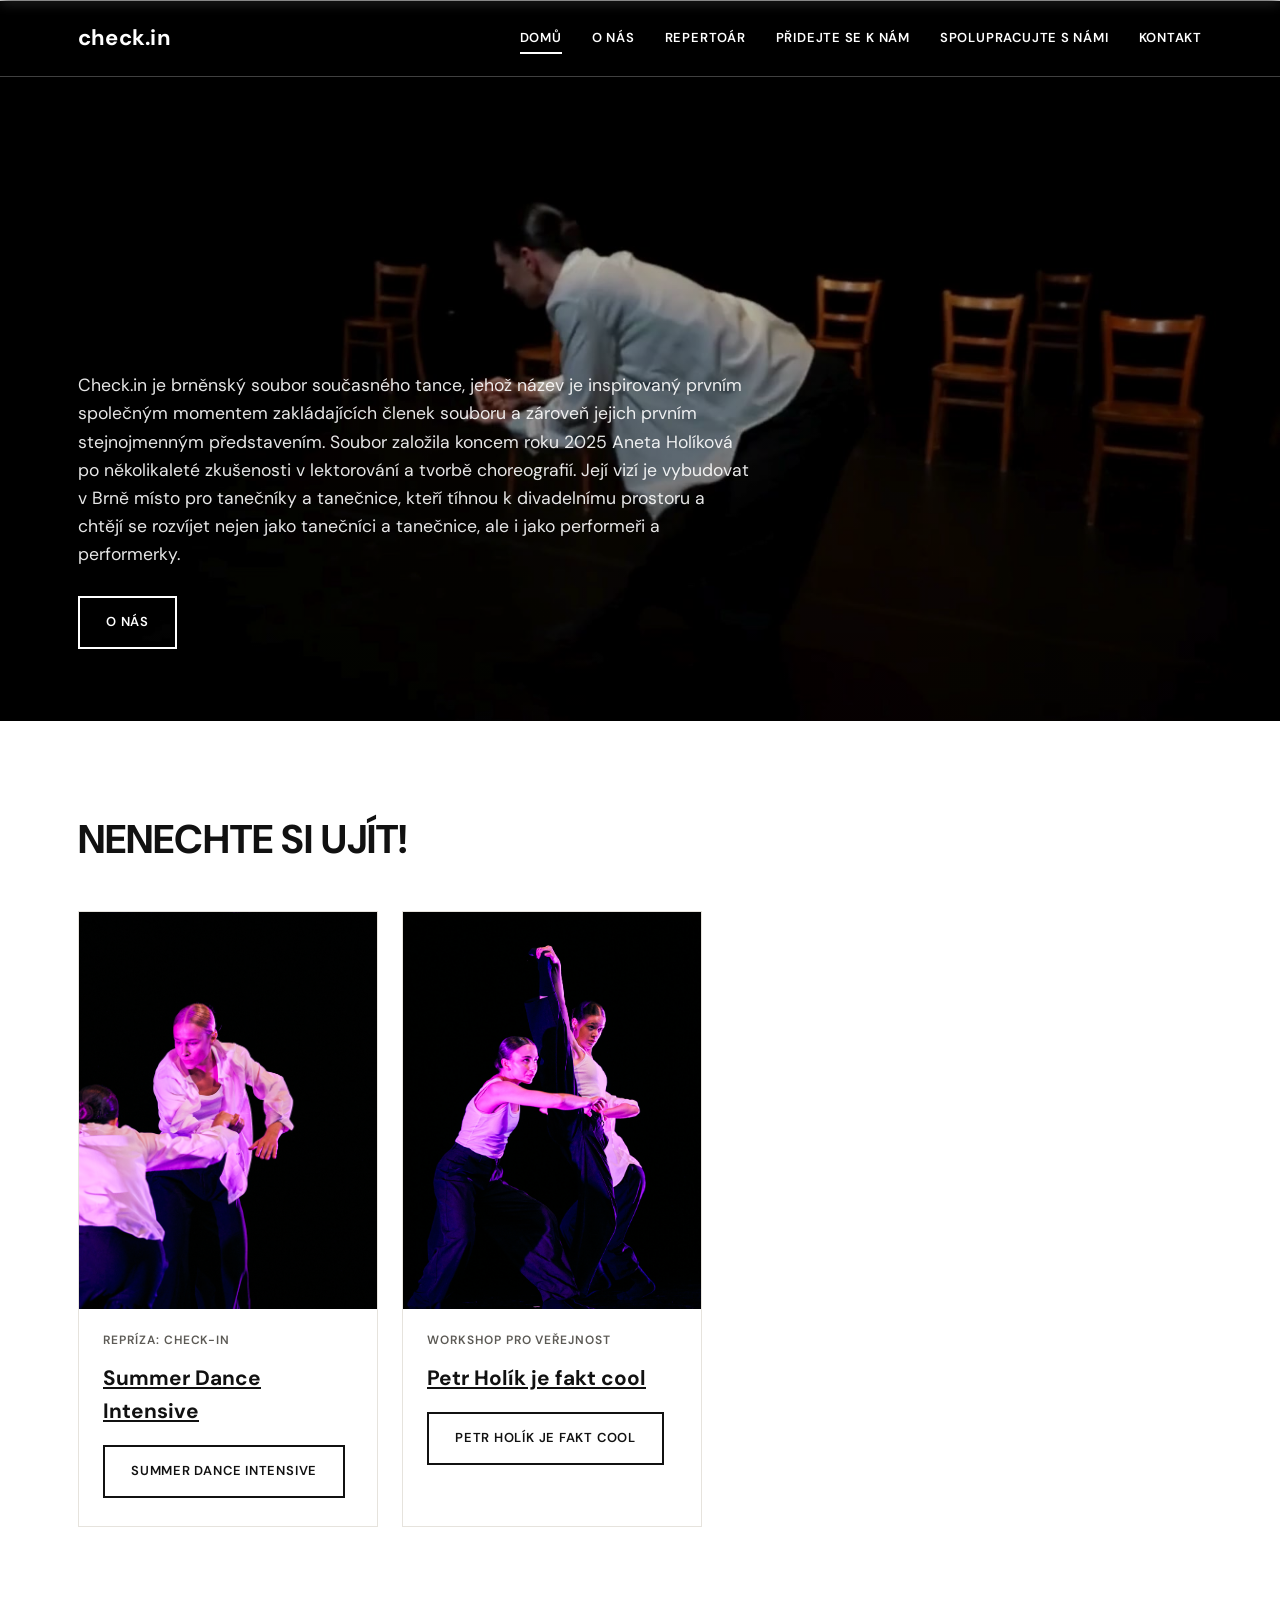
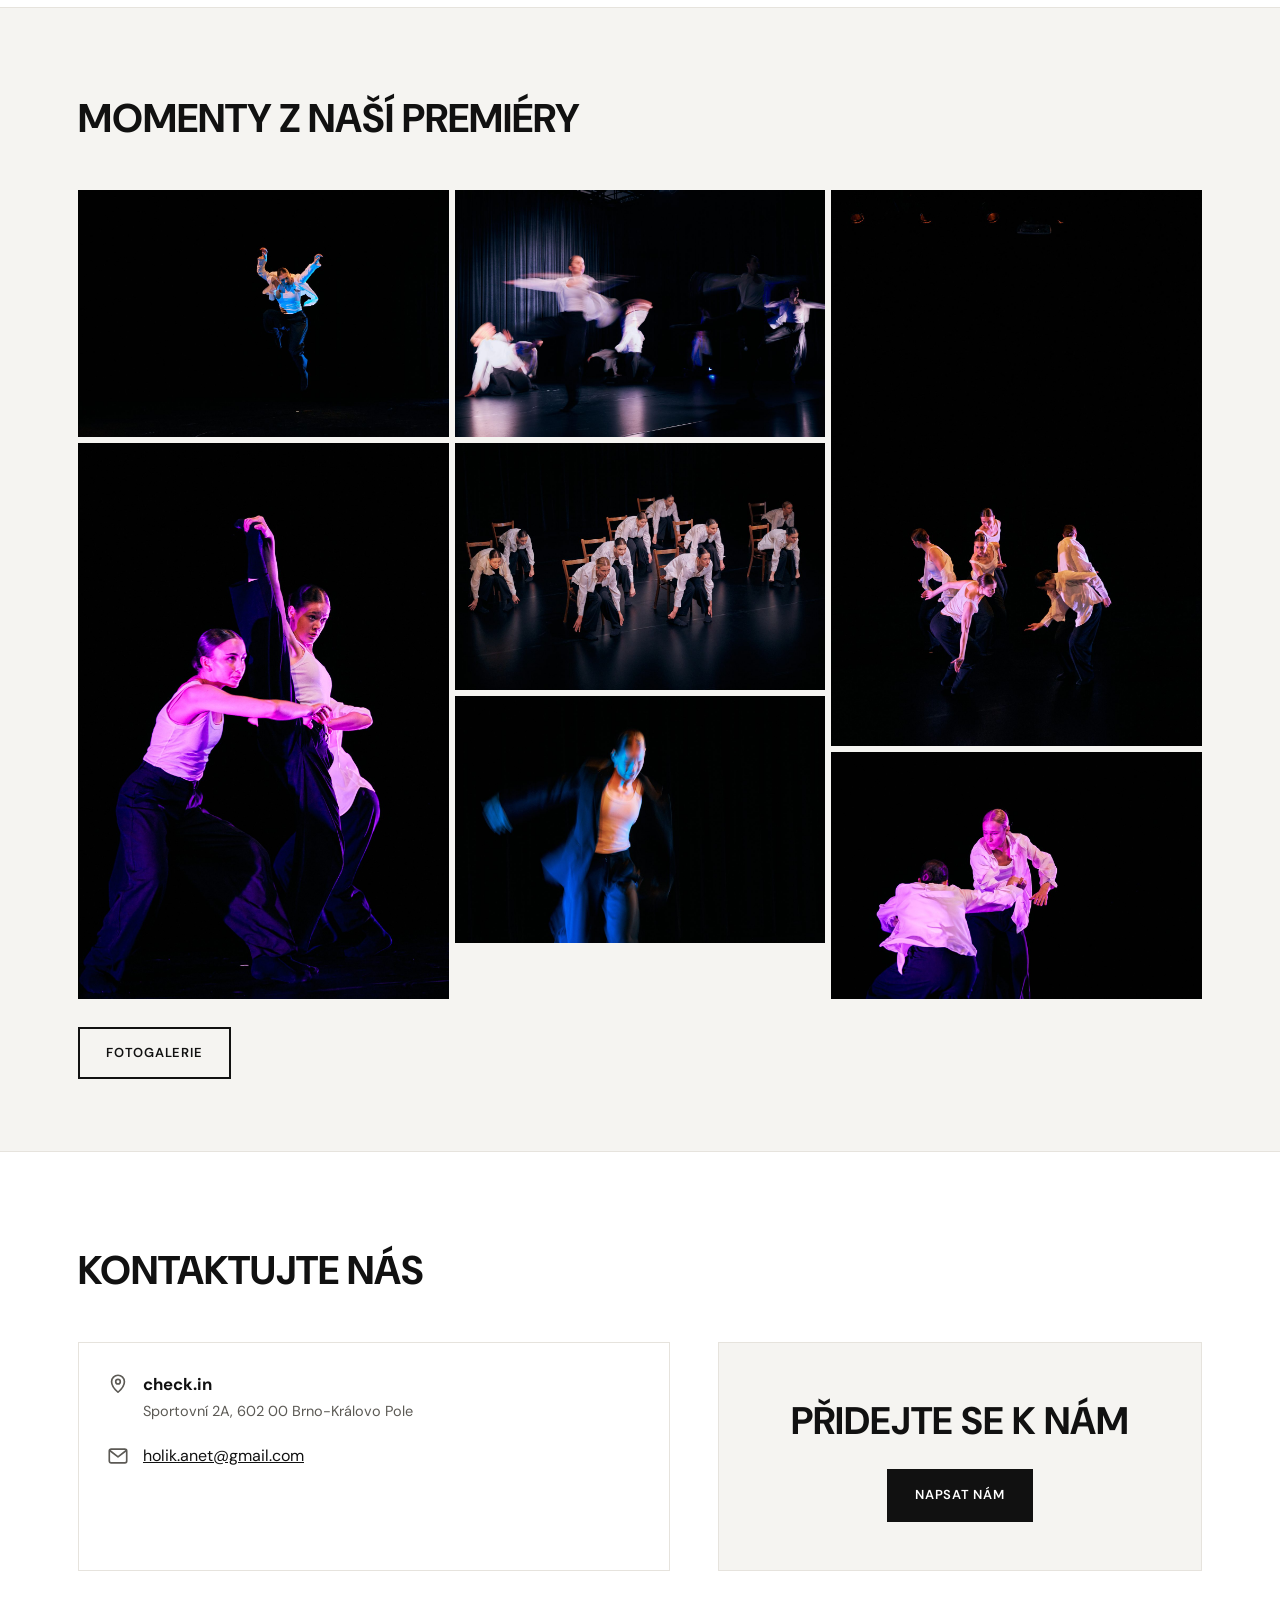
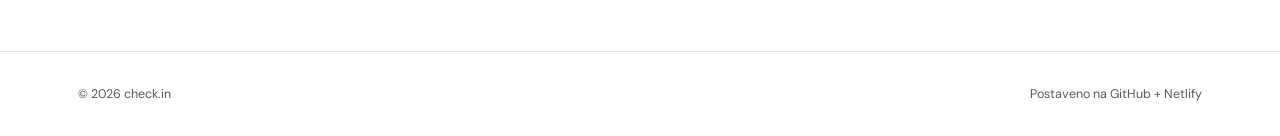
==== index.html @ 6575fd30 "Add files via upload" ====
<!DOCTYPE html>
<html lang="cs">
<head>
<meta charset="UTF-8">
<meta name="viewport" content="width=device-width, initial-scale=1">
<title>check.in — soubor současného tance</title>
<meta name="description" content="Check.in je brněnský soubor současného tance založený Anetou Holíkovou.">
<link rel="preconnect" href="https://fonts.googleapis.com">
<link rel="preconnect" href="https://fonts.gstatic.com" crossorigin>
<link href="https://fonts.googleapis.com/css2?family=DM+Sans:wght@400;500;600;700&family=Open+Sans:wght@400;600&display=swap" rel="stylesheet">
<link rel="stylesheet" href="/assets/style.css">
<script>
if (window.location.hash && /confirmation_token|recovery_token|invite_token|access_token/.test(window.location.hash)) {
  window.location.replace("/admin/" + window.location.hash);
}
</script>
</head>
<body>

<header class="site-header on-hero">
  <div class="container">
    <a class="logo" href="/">check.in</a>
    <button class="nav-toggle" aria-expanded="false">MENU</button>
    <nav class="primary-nav">
      <a href="/" aria-current="page">Domů</a>
      <a href="/o-nas.html">O nás</a>
      <a href="/repertoar.html">Repertoár</a>
      <a href="/pridejte-se.html">Přidejte se k nám</a>
      <a href="/spolupracujte.html">Spolupracujte s námi</a>
      <a href="/#kontakt">Kontakt</a>
    </nav>
  </div>
</header>

<section class="hero">
  <video class="hero-media" autoplay muted loop playsinline data-src="hero_video" poster=""></video>
  <div class="hero-overlay"></div>
  <div class="container hero-content">
    <p class="lede" data-field="hero_text">Načítám…</p>
    <a class="btn" data-field="hero_cta_label" data-href="hero_cta_link" href="/o-nas.html">O nás</a>
  </div>
</section>

<section class="block">
  <div class="container">
    <div class="section-head">
      <h2 data-field="news_heading">Nenechte si ujít!</h2>
    </div>
    <div class="news-grid" data-news>
      <p class="news-empty">Načítám termíny…</p>
    </div>
  </div>
</section>

<section class="block soft tight">
  <div class="container">
    <div class="section-head">
      <h2 data-field="gallery_heading">Momenty z naší premiéry</h2>
    </div>
    <div class="gallery-grid" data-gallery>
      <div class="placeholder-photo">Načítám fotky…</div>
    </div>
    <div style="margin-top:28px;">
      <a class="btn" data-field="gallery_cta_label" data-href="gallery_cta_link" href="/repertoar.html">Fotogalerie</a>
    </div>
  </div>
</section>

<section class="block" id="kontakt">
  <div class="container">
    <div class="section-head">
      <h2>Kontaktujte nás</h2>
    </div>
    <div class="contact-grid">
      <div class="contact-card">
        <div class="contact-row">
          <svg viewBox="0 0 24 24" fill="none" stroke="currentColor" stroke-width="1.8" stroke-linecap="round" stroke-linejoin="round"><path d="M12 21s-7-6.1-7-11.5A7 7 0 0 1 19 9.5C19 14.9 12 21 12 21z"/><circle cx="12" cy="9.5" r="2.5"/></svg>
          <div>
            <div class="label" data-field="contact_name">check.in</div>
            <div class="sub" data-field="contact_address">Sportovní 2A, 602 00 Brno-Královo Pole</div>
          </div>
        </div>
        <div class="contact-row">
          <svg viewBox="0 0 24 24" fill="none" stroke="currentColor" stroke-width="1.8" stroke-linecap="round" stroke-linejoin="round"><rect x="2.5" y="4.5" width="19" height="15" rx="2"/><path d="m3 6 9 7 9-7"/></svg>
          <a href="mailto:holik.anet@gmail.com" data-field="contact_email">holik.anet@gmail.com</a>
        </div>
      </div>
      <div class="cta-banner">
        <h2 data-field="join_heading">Přidejte se k nám</h2>
        <a class="btn primary" data-field="join_cta_label" data-href="join_cta_link" href="mailto:holik.anet@gmail.com">Napsat nám</a>
      </div>
    </div>
  </div>
</section>

<footer class="site-footer">
  <div class="container" style="display:flex;justify-content:space-between;flex-wrap:wrap;gap:12px;width:100%;">
    <span>© <span id="year"></span> check.in</span>
    <span>Postaveno na GitHub + Netlify</span>
  </div>
</footer>

<script>document.getElementById("year").textContent = new Date().getFullYear();</script>
<script src="/assets/main.js"></script>
</body>
</html>
---- assets/style.css ----
/* =========================================================
   check.in — design tokens
   Light, editorial recreation of the original webnode site:
   white background, black text, DM Sans (Open Sans fallback),
   full-bleed header images per page, photo cards for news/gallery.
   ========================================================= */

:root {
  --ink: #111111;
  --muted: #5c5a55;
  --bg: #ffffff;
  --bg-soft: #f5f4f1;
  --line: #e6e3dd;
  --accent: #111111;

  --heading: "DM Sans", "Open Sans", system-ui, sans-serif;
  --body: "DM Sans", "Open Sans", system-ui, sans-serif;

  --edge: 1px solid var(--line);
  --container: 1180px;
}

* { box-sizing: border-box; }

html { scroll-behavior: smooth; }

@media (prefers-reduced-motion: reduce) {
  html { scroll-behavior: auto; }
  * { animation: none !important; transition: none !important; }
}

body {
  margin: 0;
  background: var(--bg);
  color: var(--ink);
  font-family: var(--body);
  font-size: 16px;
  line-height: 1.6;
  -webkit-font-smoothing: antialiased;
}

img { max-width: 100%; display: block; }
a { color: inherit; }

.container {
  max-width: var(--container);
  margin: 0 auto;
  padding: 0 28px;
}

/* ---------- eyebrow label ---------- */
.eyebrow {
  font-size: 12.5px;
  font-weight: 600;
  letter-spacing: 0.12em;
  text-transform: uppercase;
  color: var(--muted);
}

/* ---------- header / nav ---------- */
.site-header {
  position: sticky;
  top: 0;
  z-index: 40;
  background: rgba(255, 255, 255, 0.96);
  backdrop-filter: blur(6px);
  border-bottom: var(--edge);
}
.site-header.on-hero {
  background: transparent;
  border-bottom-color: rgba(255,255,255,0.25);
}
.site-header.on-hero .logo,
.site-header.on-hero nav.primary-nav a { color: #ffffff; }
.site-header.on-hero.is-scrolled {
  background: rgba(255, 255, 255, 0.96);
  border-bottom-color: var(--line);
}
.site-header.on-hero.is-scrolled .logo,
.site-header.on-hero.is-scrolled nav.primary-nav a { color: var(--ink); }
.site-header .container {
  display: flex;
  align-items: center;
  justify-content: space-between;
  min-height: 76px;
}
.logo {
  font-family: var(--heading);
  font-weight: 700;
  font-size: 22px;
  letter-spacing: 0.01em;
  text-decoration: none;
  color: var(--ink);
}

nav.primary-nav {
  display: flex;
  gap: 30px;
  font-size: 13px;
  font-weight: 600;
  letter-spacing: 0.06em;
  text-transform: uppercase;
}
nav.primary-nav a {
  position: relative;
  text-decoration: none;
  color: var(--ink);
  padding: 6px 0;
}
nav.primary-nav a::after {
  content: "";
  position: absolute;
  left: 0; right: 100%;
  bottom: 0;
  height: 2px;
  background: currentColor;
  transition: right 0.2s ease;
}
nav.primary-nav a:hover::after,
nav.primary-nav a[aria-current="page"]::after {
  right: 0;
}

.nav-toggle {
  display: none;
  background: none;
  border: 1px solid currentColor;
  color: inherit;
  font-size: 12px;
  font-weight: 600;
  letter-spacing: 0.08em;
  padding: 8px 12px;
  cursor: pointer;
}

@media (max-width: 860px) {
  nav.primary-nav {
    position: fixed;
    inset: 76px 0 0 0;
    background: var(--bg);
    color: var(--ink);
    flex-direction: column;
    padding: 24px 28px;
    gap: 20px;
    font-size: 14px;
    transform: translateX(100%);
    transition: transform 0.25s ease;
  }
  nav.primary-nav.open { transform: translateX(0); }
  nav.primary-nav a { color: var(--ink) !important; }
  .nav-toggle { display: block; }
}

.site-header.on-hero + .hero {
  margin-top: -76px;
}
.hero {
  position: relative;
  aspect-ratio: 16 / 9;
  display: flex;
  align-items: flex-end;
  overflow: hidden;
  color: #ffffff;
  background: #1a1a1a;
}
@media (max-width: 700px) {
  .hero { aspect-ratio: 4 / 5; }
}
.hero-media {
  position: absolute;
  inset: 0;
  width: 100%;
  height: 100%;
  object-fit: cover;
}
.hero-overlay {
  position: absolute;
  inset: 0;
  background: linear-gradient(180deg, rgba(0,0,0,0.15) 0%, rgba(0,0,0,0.55) 100%);
}
.hero-content {
  position: relative;
  padding-top: 64px;
  padding-bottom: 72px;
  width: 100%;
}
.hero h1 {
  font-family: var(--heading);
  font-weight: 700;
  font-size: clamp(2.2rem, 5.5vw, 4rem);
  line-height: 1.05;
  letter-spacing: -0.01em;
  margin: 0 0 20px;
  max-width: 18ch;
  text-transform: uppercase;
}
.hero p.lede {
  max-width: 56ch;
  font-size: 1.1rem;
  color: rgba(255,255,255,0.9);
  margin: 0 0 28px;
}

/* ---------- page banner (subpages) ---------- */
.page-banner {
  position: relative;
  height: 320px;
  background-size: cover;
  background-position: center;
  background-color: var(--bg-soft);
}

/* ---------- buttons ---------- */
.btn {
  display: inline-flex;
  align-items: center;
  gap: 10px;
  font-size: 13px;
  font-weight: 600;
  letter-spacing: 0.06em;
  text-transform: uppercase;
  text-decoration: none;
  padding: 14px 26px;
  border: 2px solid var(--ink);
  color: var(--ink);
  background: transparent;
  transition: background 0.15s, color 0.15s;
}
.btn:hover { background: var(--ink); color: #fff; }
.btn.primary { background: var(--ink); color: #fff; }
.btn.primary:hover { background: transparent; color: var(--ink); }
.hero .btn { border-color: #fff; color: #fff; }
.hero .btn:hover { background: #fff; color: var(--ink); }

/* ---------- section shell ---------- */
section.block { padding: 80px 0; }
section.block.tight { padding: 72px 0; }
section.block.soft {
  background: var(--bg-soft);
  border-top: 1px solid var(--line);
  border-bottom: 1px solid var(--line);
}
.section-head {
  margin-bottom: 40px;
}
.section-head h2 {
  font-family: var(--heading);
  font-weight: 700;
  font-size: clamp(1.7rem, 3.2vw, 2.5rem);
  margin: 6px 0 0;
  text-transform: uppercase;
}

/* ---------- news / aktuality — photo cards ---------- */
.news-grid {
  display: grid;
  grid-template-columns: repeat(auto-fill, minmax(240px, 300px));
  gap: 24px;
}
.news-card {
  border: var(--edge);
}
.news-card .photo {
  aspect-ratio: 3/4;
  background-size: cover;
  background-position: center;
  background-color: var(--bg-soft);
}
.news-card .body { padding: 22px 24px 28px; }
.news-card .tag {
  font-size: 12px;
  font-weight: 600;
  letter-spacing: 0.08em;
  text-transform: uppercase;
  color: var(--muted);
  display: block;
  margin-bottom: 10px;
}
.news-card h3 {
  font-family: var(--heading);
  font-size: 1.3rem;
  margin: 0 0 18px;
}
.news-empty {
  font-size: 14px;
  color: var(--muted);
  padding: 20px 0;
}

/* ---------- gallery ---------- */
.gallery-grid {
  column-count: 3;
  column-gap: 6px;
}
.gallery-grid a {
  display: block;
  margin-bottom: 6px;
  break-inside: avoid;
  overflow: hidden;
}
.gallery-grid img {
  width: 100%;
  height: auto;
  display: block;
  transition: transform 0.4s ease;
}
.gallery-grid a:hover img { transform: scale(1.03); }

@media (max-width: 700px) {
  .gallery-grid { column-count: 2; }
}

.placeholder-photo {
  width: 100%;
  min-height: 220px;
  display: flex; align-items: center; justify-content: center;
  background: var(--bg-soft);
  border: 1px dashed var(--line);
  color: var(--muted);
  font-size: 12px;
  text-align: center;
  text-transform: uppercase;
  letter-spacing: 0.05em;
  padding: 12px;
}

/* ---------- prose (o nás) ---------- */
.prose {
  max-width: 68ch;
  font-size: 1.05rem;
  color: var(--ink);
}
.prose p { margin: 0 0 20px; }
.prose ul {
  margin: 0 0 20px;
  padding-left: 22px;
}
.prose li {
  margin-bottom: 8px;
}
.prose strong { font-weight: 700; }
.prose h1 {
  font-family: var(--heading);
  font-weight: 700;
  font-size: clamp(2rem, 4vw, 3rem);
  margin: 0 0 28px;
  text-transform: uppercase;
}
.prose h2 {
  font-family: var(--heading);
  font-weight: 700;
  font-size: 1.4rem;
  margin: 40px 0 14px;
}
.prose-image {
  width: 100%;
  height: 340px;
  background-size: cover;
  background-position: center;
  background-color: var(--bg-soft);
  margin: 28px 0;
}

/* ---------- contact ---------- */
.contact-grid {
  display: grid;
  grid-template-columns: 1.1fr 0.9fr;
  gap: 48px;
}
@media (max-width: 780px) {
  .contact-grid { grid-template-columns: 1fr; }
}
.contact-card {
  border: var(--edge);
  padding: 28px;
  font-size: 16px;
  line-height: 1.6;
}
.contact-card a { text-decoration: underline; }
.contact-row {
  display: flex;
  align-items: flex-start;
  gap: 14px;
}
.contact-row + .contact-row { margin-top: 20px; }
.contact-row svg { flex: none; width: 22px; height: 22px; margin-top: 2px; color: var(--muted); }
.contact-row .label { font-weight: 700; font-size: 1.05rem; }
.contact-row .sub { color: var(--muted); font-size: 14.5px; margin-top: 2px; }

#kontakt {
  scroll-margin-top: 92px;
}
footer.site-footer {
  border-top: var(--edge);
  padding: 32px 0;
  font-size: 12.5px;
  color: var(--muted);
  display: flex;
  justify-content: space-between;
  flex-wrap: wrap;
  gap: 12px;
}
footer.site-footer a { color: var(--muted); }

/* ---------- cta banner (join us) ---------- */
.cta-banner {
  border: var(--edge);
  padding: 48px;
  text-align: center;
  background: var(--bg-soft);
}
.cta-banner h2 { font-family: var(--heading); font-weight: 700; font-size: clamp(1.6rem, 4vw, 2.4rem); margin: 0 0 16px; text-transform: uppercase; }
.cta-banner p { color: var(--muted); max-width: 52ch; margin: 0 auto 28px; }

.fill-note {
  font-size: 13px;
  color: var(--muted);
  border: 1px dashed var(--line);
  padding: 14px 18px;
  margin-top: 18px;
}
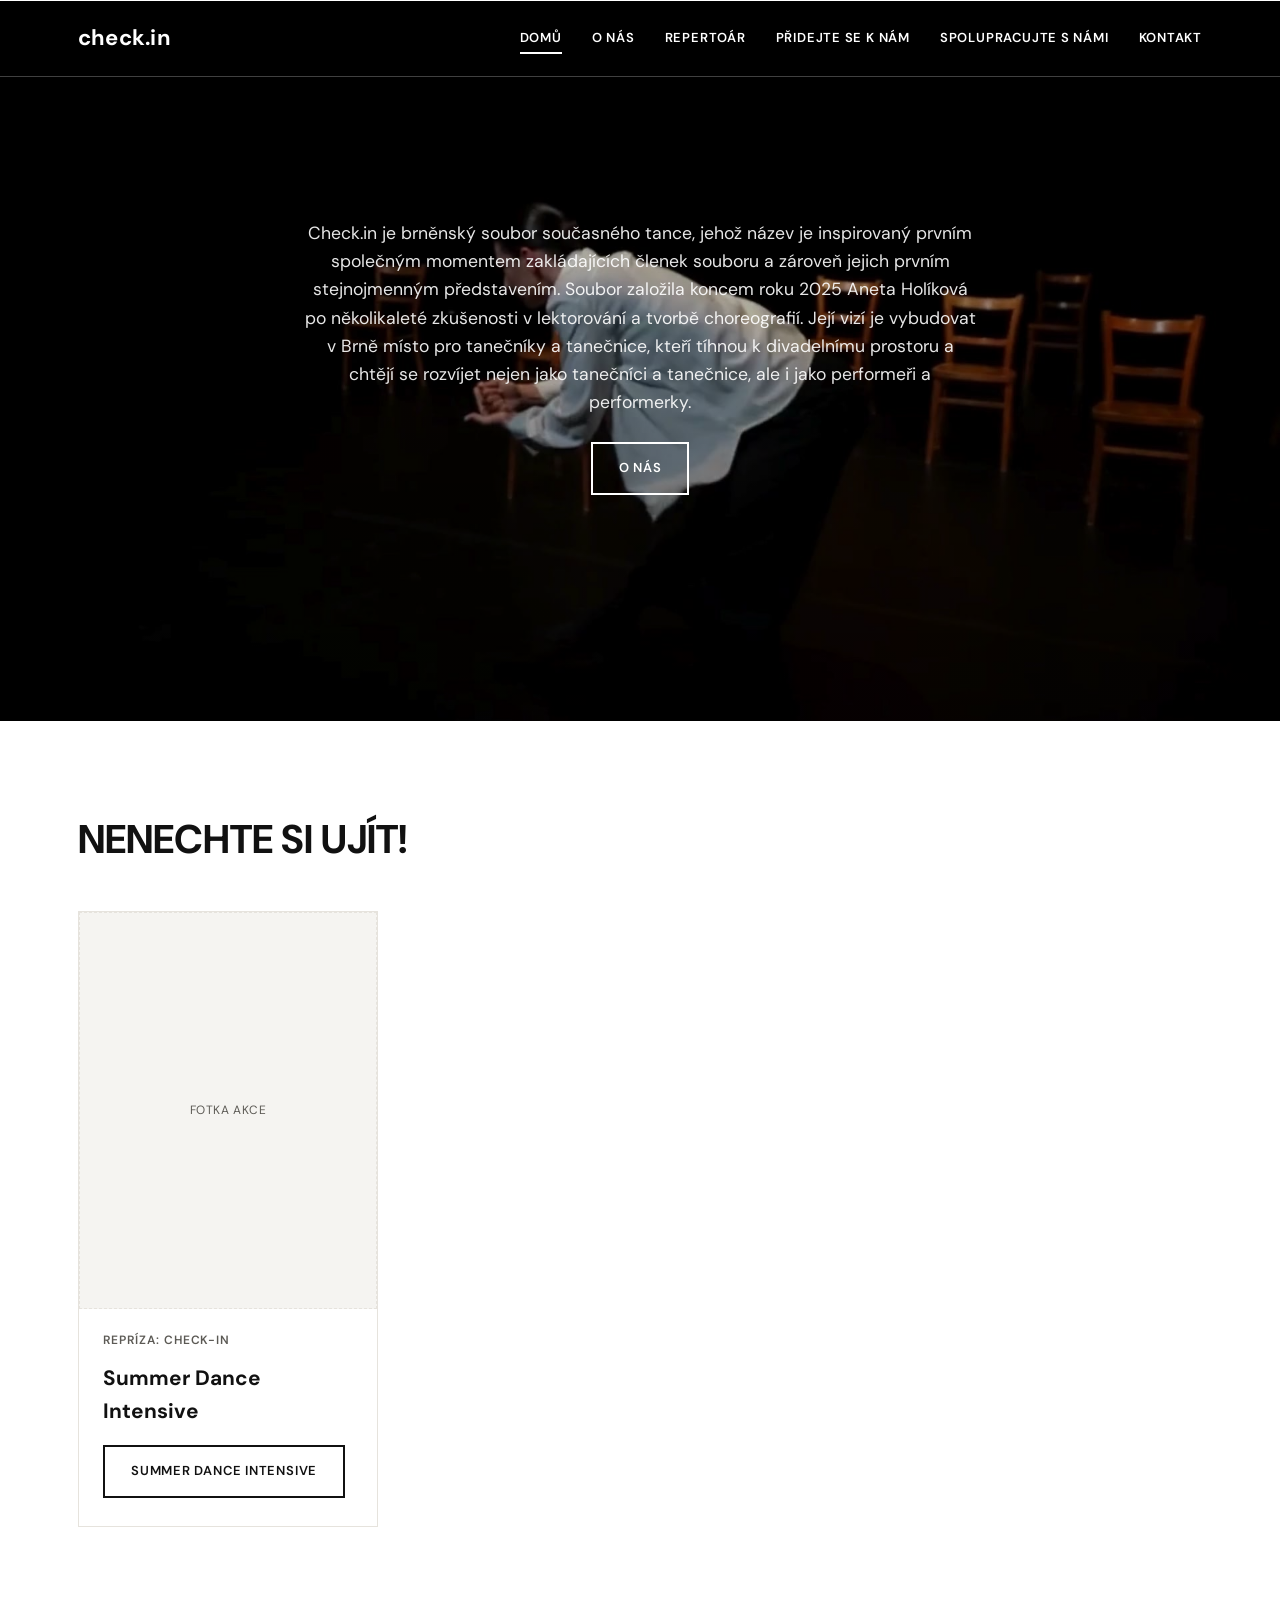
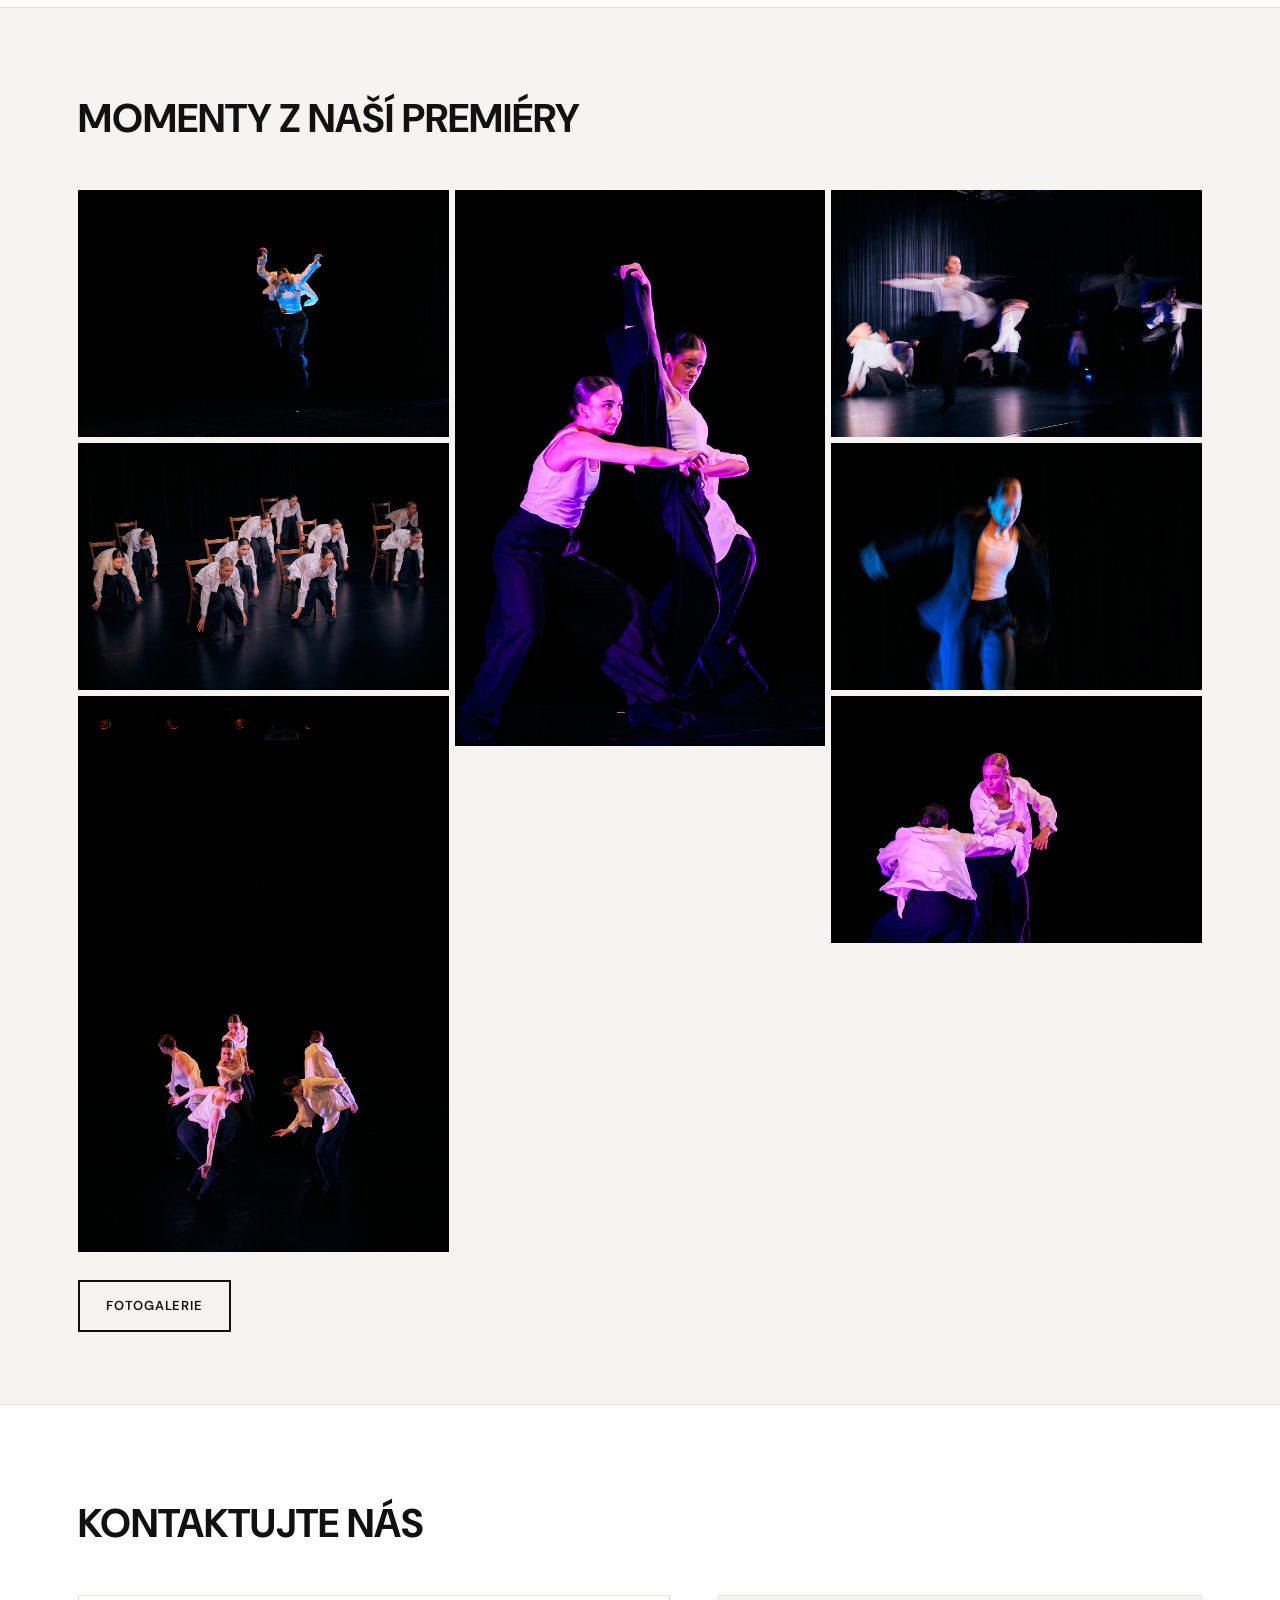
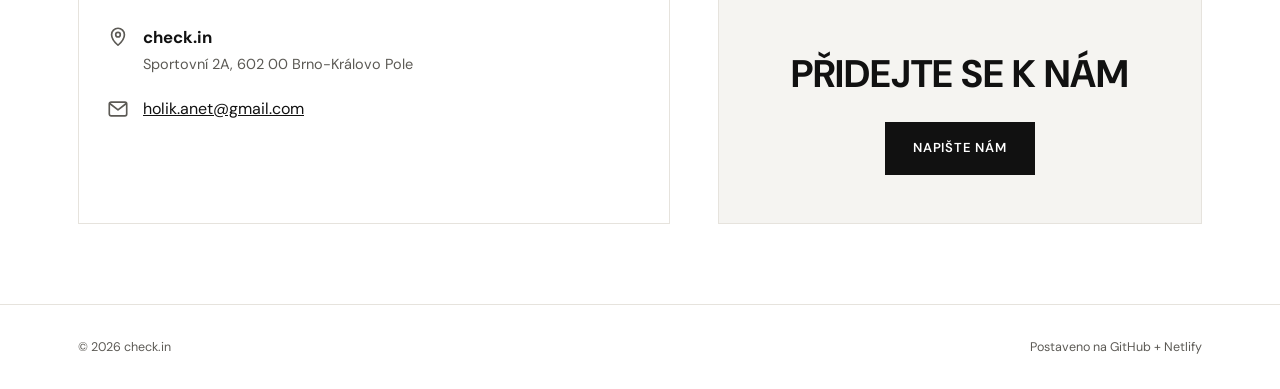
==== commit 1a4aa968: "Add files via upload" ====
--- a/index.html
+++ b/index.html
@@ -87,7 +87,7 @@
       </div>
       <div class="cta-banner">
         <h2 data-field="join_heading">Přidejte se k nám</h2>
-        <a class="btn primary" data-field="join_cta_label" data-href="join_cta_link" href="mailto:holik.anet@gmail.com">Napsat nám</a>
+        <a class="btn primary" data-field="join_cta_label" data-href="join_cta_link" href="mailto:holik.anet@gmail.com">Napište nám</a>
       </div>
     </div>
   </div>
--- a/assets/style.css
+++ b/assets/style.css
@@ -63,7 +63,6 @@
   top: 0;
   z-index: 40;
   background: rgba(255, 255, 255, 0.96);
-  backdrop-filter: blur(6px);
   border-bottom: var(--edge);
 }
 .site-header.on-hero {
@@ -71,13 +70,15 @@
   border-bottom-color: rgba(255,255,255,0.25);
 }
 .site-header.on-hero .logo,
-.site-header.on-hero nav.primary-nav a { color: #ffffff; }
+.site-header.on-hero nav.primary-nav a,
+.site-header.on-hero .nav-toggle { color: #ffffff; }
 .site-header.on-hero.is-scrolled {
   background: rgba(255, 255, 255, 0.96);
   border-bottom-color: var(--line);
 }
 .site-header.on-hero.is-scrolled .logo,
-.site-header.on-hero.is-scrolled nav.primary-nav a { color: var(--ink); }
+.site-header.on-hero.is-scrolled nav.primary-nav a,
+.site-header.on-hero.is-scrolled .nav-toggle { color: var(--ink); }
 .site-header .container {
   display: flex;
   align-items: center;
@@ -158,13 +159,16 @@
   position: relative;
   aspect-ratio: 16 / 9;
   display: flex;
-  align-items: flex-end;
+  align-items: center;
+  justify-content: center;
   overflow: hidden;
   color: #ffffff;
   background: #1a1a1a;
 }
 @media (max-width: 700px) {
-  .hero { aspect-ratio: 4 / 5; }
+  .hero { aspect-ratio: unset; min-height: 420px; }
+  .hero-content { padding-top: 40px; padding-bottom: 40px; }
+  .hero p.lede { font-size: 0.98rem; }
 }
 .hero-media {
   position: absolute;
@@ -183,22 +187,17 @@
   padding-top: 64px;
   padding-bottom: 72px;
   width: 100%;
-}
-.hero h1 {
-  font-family: var(--heading);
-  font-weight: 700;
-  font-size: clamp(2.2rem, 5.5vw, 4rem);
-  line-height: 1.05;
-  letter-spacing: -0.01em;
-  margin: 0 0 20px;
-  max-width: 18ch;
-  text-transform: uppercase;
+  display: flex;
+  flex-direction: column;
+  align-items: center;
+  text-align: center;
+  gap: 26px;
 }
 .hero p.lede {
   max-width: 56ch;
   font-size: 1.1rem;
   color: rgba(255,255,255,0.9);
-  margin: 0 0 28px;
+  margin: 0;
 }
 
 /* ---------- page banner (subpages) ---------- */
@@ -208,6 +207,25 @@
   background-size: cover;
   background-position: center;
   background-color: var(--bg-soft);
+}
+.banner-title {
+  position: absolute;
+  inset: 0;
+  display: flex;
+  align-items: center;
+  justify-content: center;
+  color: #ffffff;
+  font-family: var(--heading);
+  font-weight: 700;
+  font-size: clamp(1.8rem, 4vw, 3rem);
+  text-transform: uppercase;
+  letter-spacing: 0.02em;
+  text-decoration: underline;
+  text-underline-offset: 10px;
+  text-decoration-thickness: 3px;
+  text-align: center;
+  padding: 0 24px;
+  text-shadow: 0 2px 12px rgba(0,0,0,0.5);
 }
 
 /* ---------- buttons ---------- */
@@ -259,6 +277,9 @@
 }
 .news-card {
   border: var(--edge);
+  display: flex;
+  flex-direction: column;
+  height: 100%;
 }
 .news-card .photo {
   aspect-ratio: 3/4;
@@ -266,7 +287,12 @@
   background-position: center;
   background-color: var(--bg-soft);
 }
-.news-card .body { padding: 22px 24px 28px; }
+.news-card .body {
+  padding: 22px 24px 28px;
+  display: flex;
+  flex-direction: column;
+  flex: 1;
+}
 .news-card .tag {
   font-size: 12px;
   font-weight: 600;
@@ -281,6 +307,10 @@
   font-size: 1.3rem;
   margin: 0 0 18px;
 }
+.news-card .btn {
+  margin-top: auto;
+  align-self: flex-start;
+}
 .news-empty {
   font-size: 14px;
   color: var(--muted);
@@ -289,13 +319,19 @@
 
 /* ---------- gallery ---------- */
 .gallery-grid {
-  column-count: 3;
-  column-gap: 6px;
+  display: flex;
+  gap: 6px;
+  align-items: flex-start;
+}
+.gallery-col {
+  flex: 1 1 0;
+  display: flex;
+  flex-direction: column;
+  gap: 6px;
+  min-width: 0;
 }
 .gallery-grid a {
   display: block;
-  margin-bottom: 6px;
-  break-inside: avoid;
   overflow: hidden;
 }
 .gallery-grid img {
@@ -305,10 +341,6 @@
   transition: transform 0.4s ease;
 }
 .gallery-grid a:hover img { transform: scale(1.03); }
-
-@media (max-width: 700px) {
-  .gallery-grid { column-count: 2; }
-}
 
 .placeholder-photo {
   width: 100%;
@@ -331,6 +363,7 @@
   color: var(--ink);
 }
 .prose p { margin: 0 0 20px; }
+.prose.justify p { text-align: justify; }
 .prose ul {
   margin: 0 0 20px;
   padding-left: 22px;
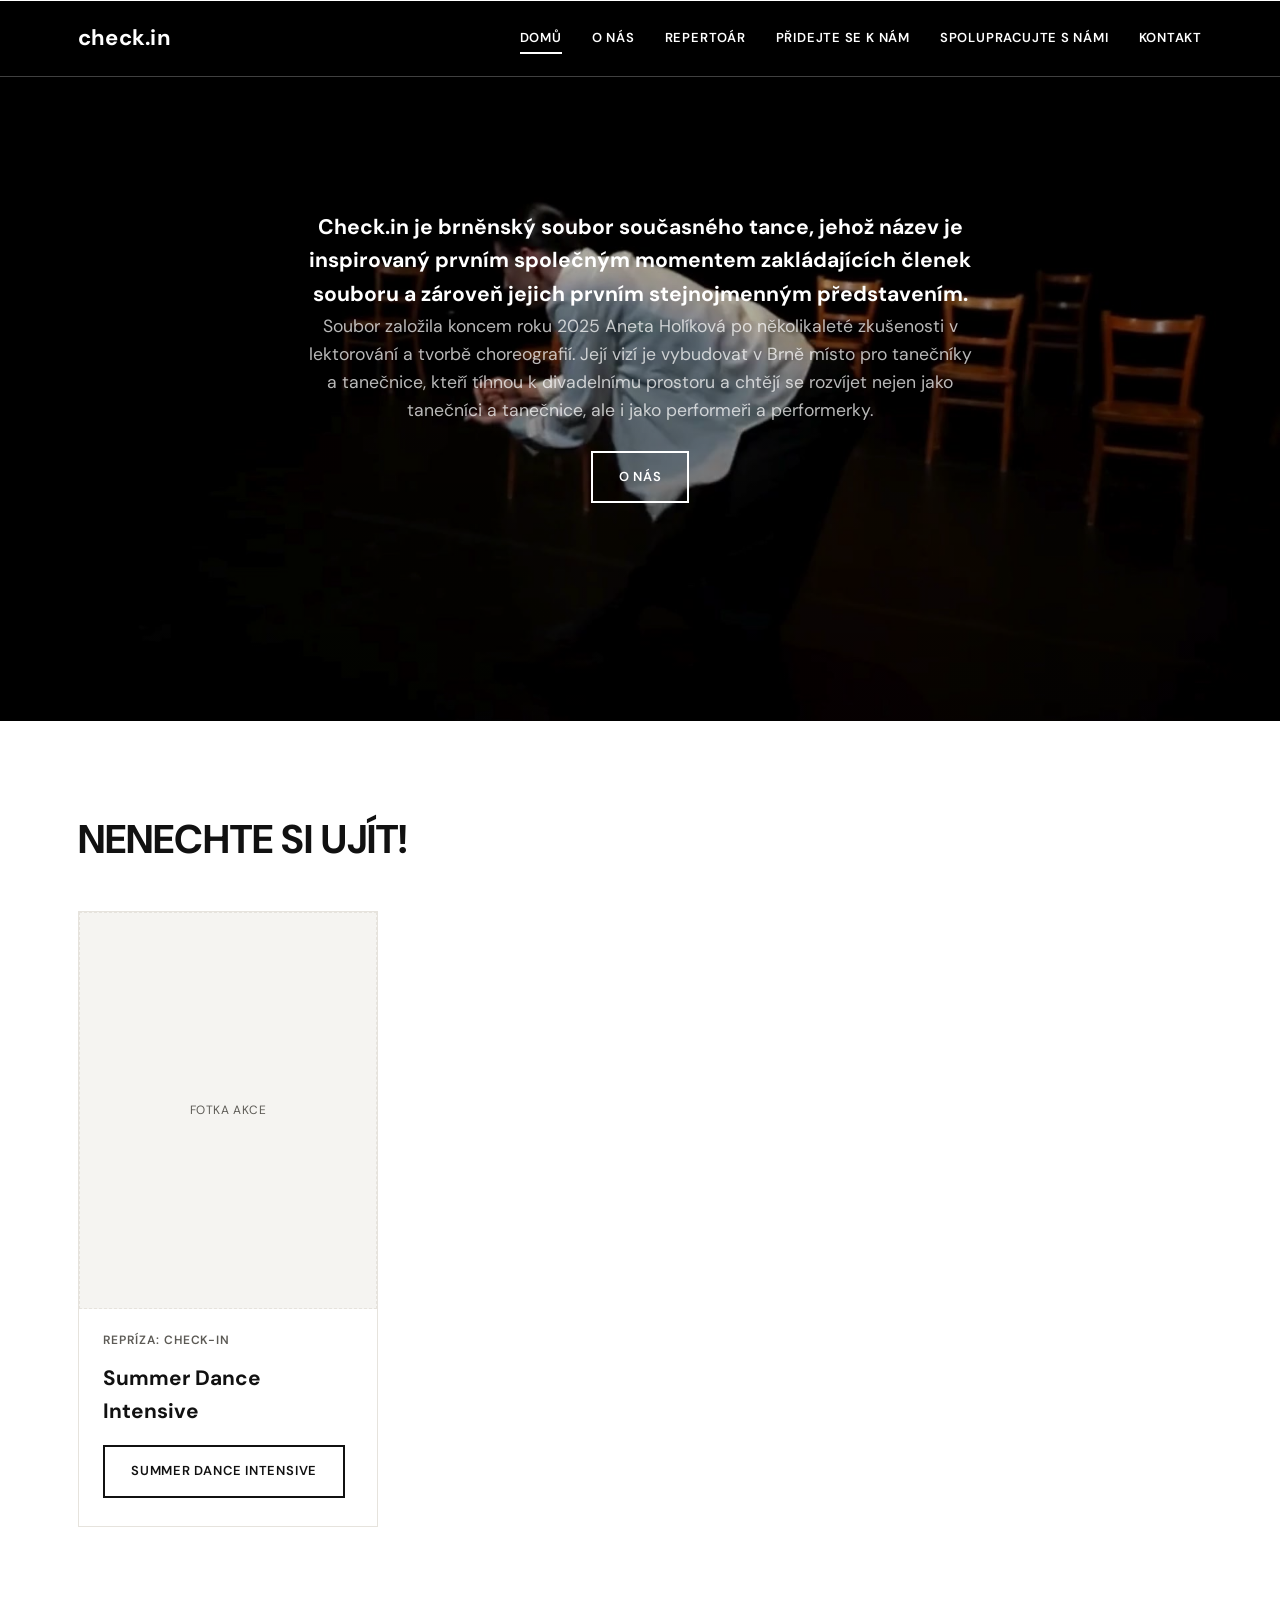
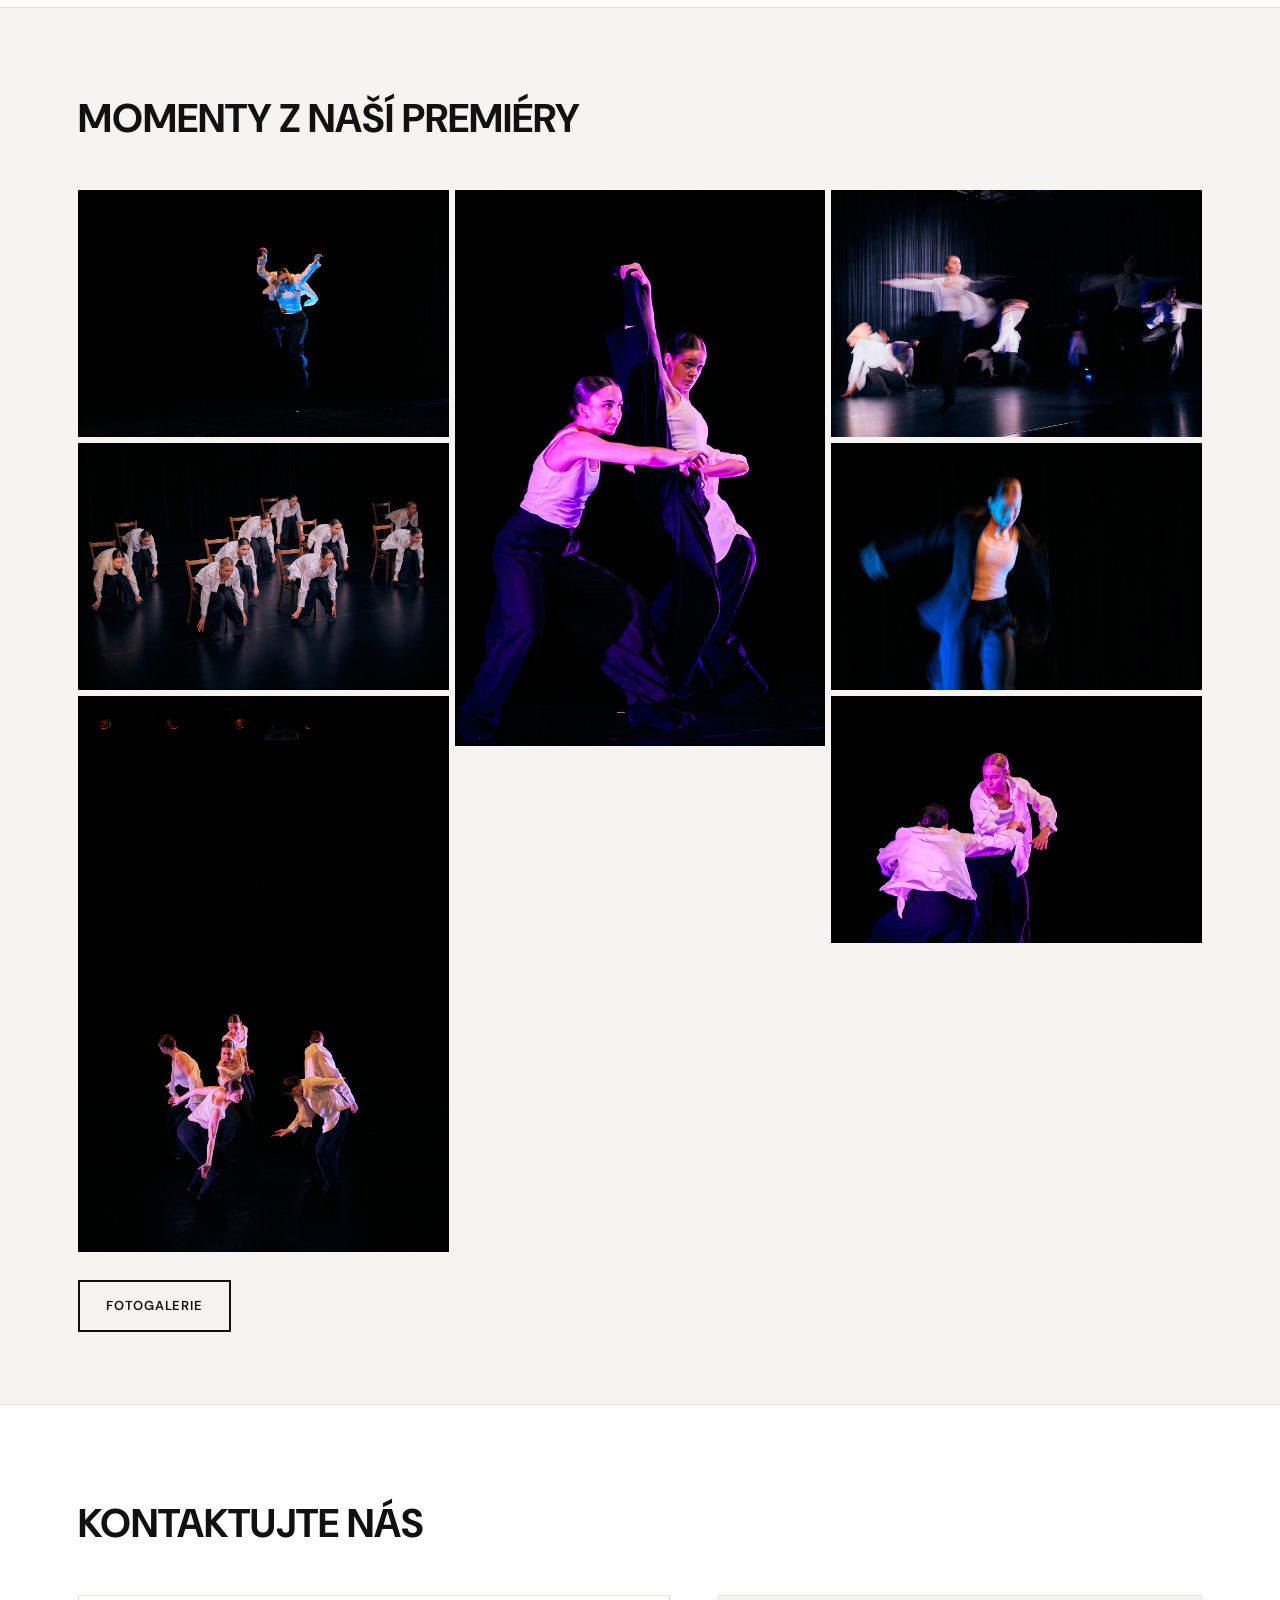
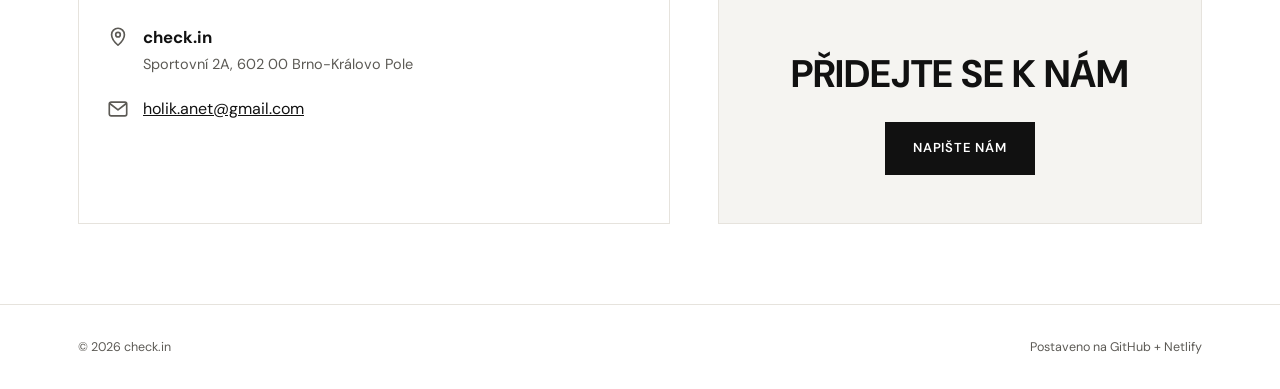
==== commit 41ffc747: "Add files via upload" ====
--- a/index.html
+++ b/index.html
@@ -8,7 +8,7 @@
 <link rel="preconnect" href="https://fonts.googleapis.com">
 <link rel="preconnect" href="https://fonts.gstatic.com" crossorigin>
 <link href="https://fonts.googleapis.com/css2?family=DM+Sans:wght@400;500;600;700&family=Open+Sans:wght@400;600&display=swap" rel="stylesheet">
-<link rel="stylesheet" href="/assets/style.css">
+<link rel="stylesheet" href="/assets/style.css?v=3">
 <script>
 if (window.location.hash && /confirmation_token|recovery_token|invite_token|access_token/.test(window.location.hash)) {
   window.location.replace("/admin/" + window.location.hash);
@@ -101,6 +101,6 @@
 </footer>
 
 <script>document.getElementById("year").textContent = new Date().getFullYear();</script>
-<script src="/assets/main.js"></script>
+<script src="/assets/main.js?v=3"></script>
 </body>
 </html>
--- a/assets/style.css
+++ b/assets/style.css
@@ -199,6 +199,15 @@
   color: rgba(255,255,255,0.9);
   margin: 0;
 }
+.lede-strong {
+  font-weight: 700;
+  font-size: 1.2em;
+  color: #ffffff;
+}
+.lede-rest {
+  font-weight: 400;
+  color: rgba(255,255,255,0.72);
+}
 
 /* ---------- page banner (subpages) ---------- */
 .page-banner {
@@ -389,7 +398,7 @@
   width: 100%;
   height: 340px;
   background-size: cover;
-  background-position: center;
+  background-position: center 75%;
   background-color: var(--bg-soft);
   margin: 28px 0;
 }
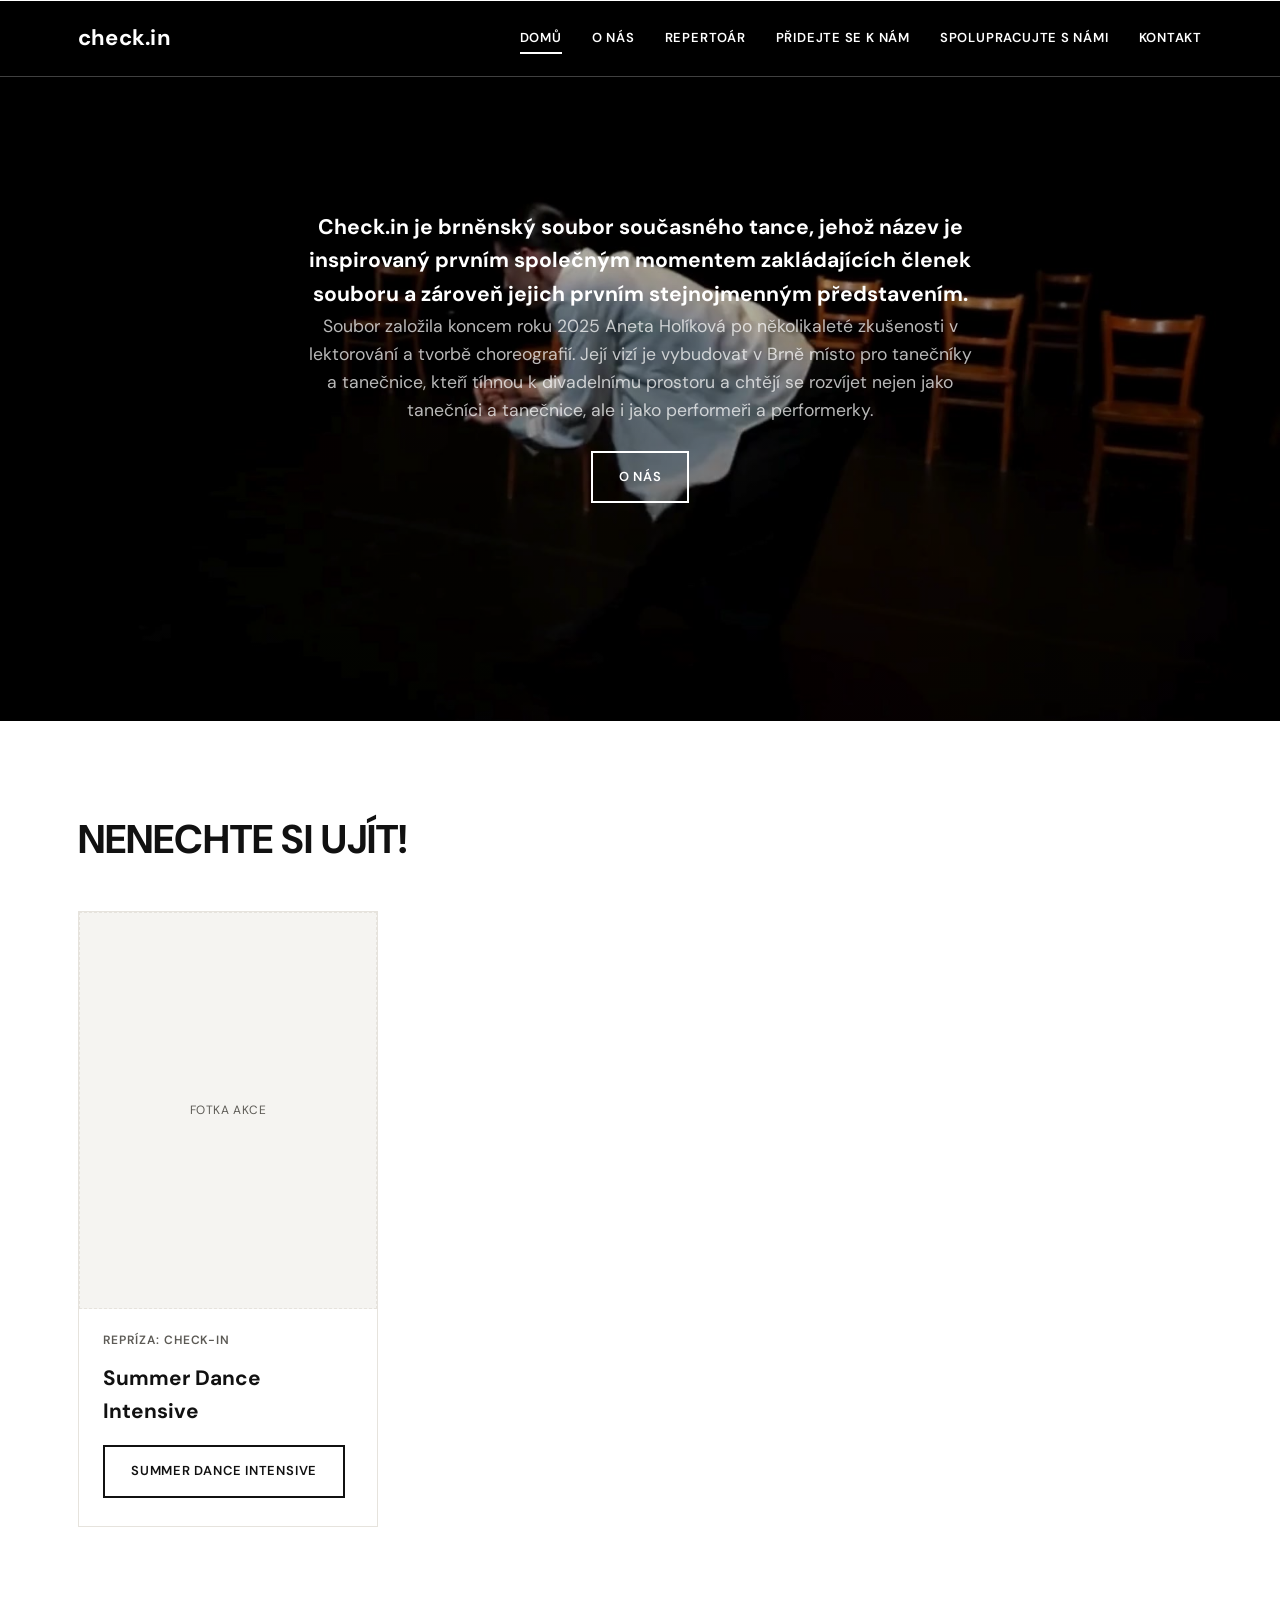
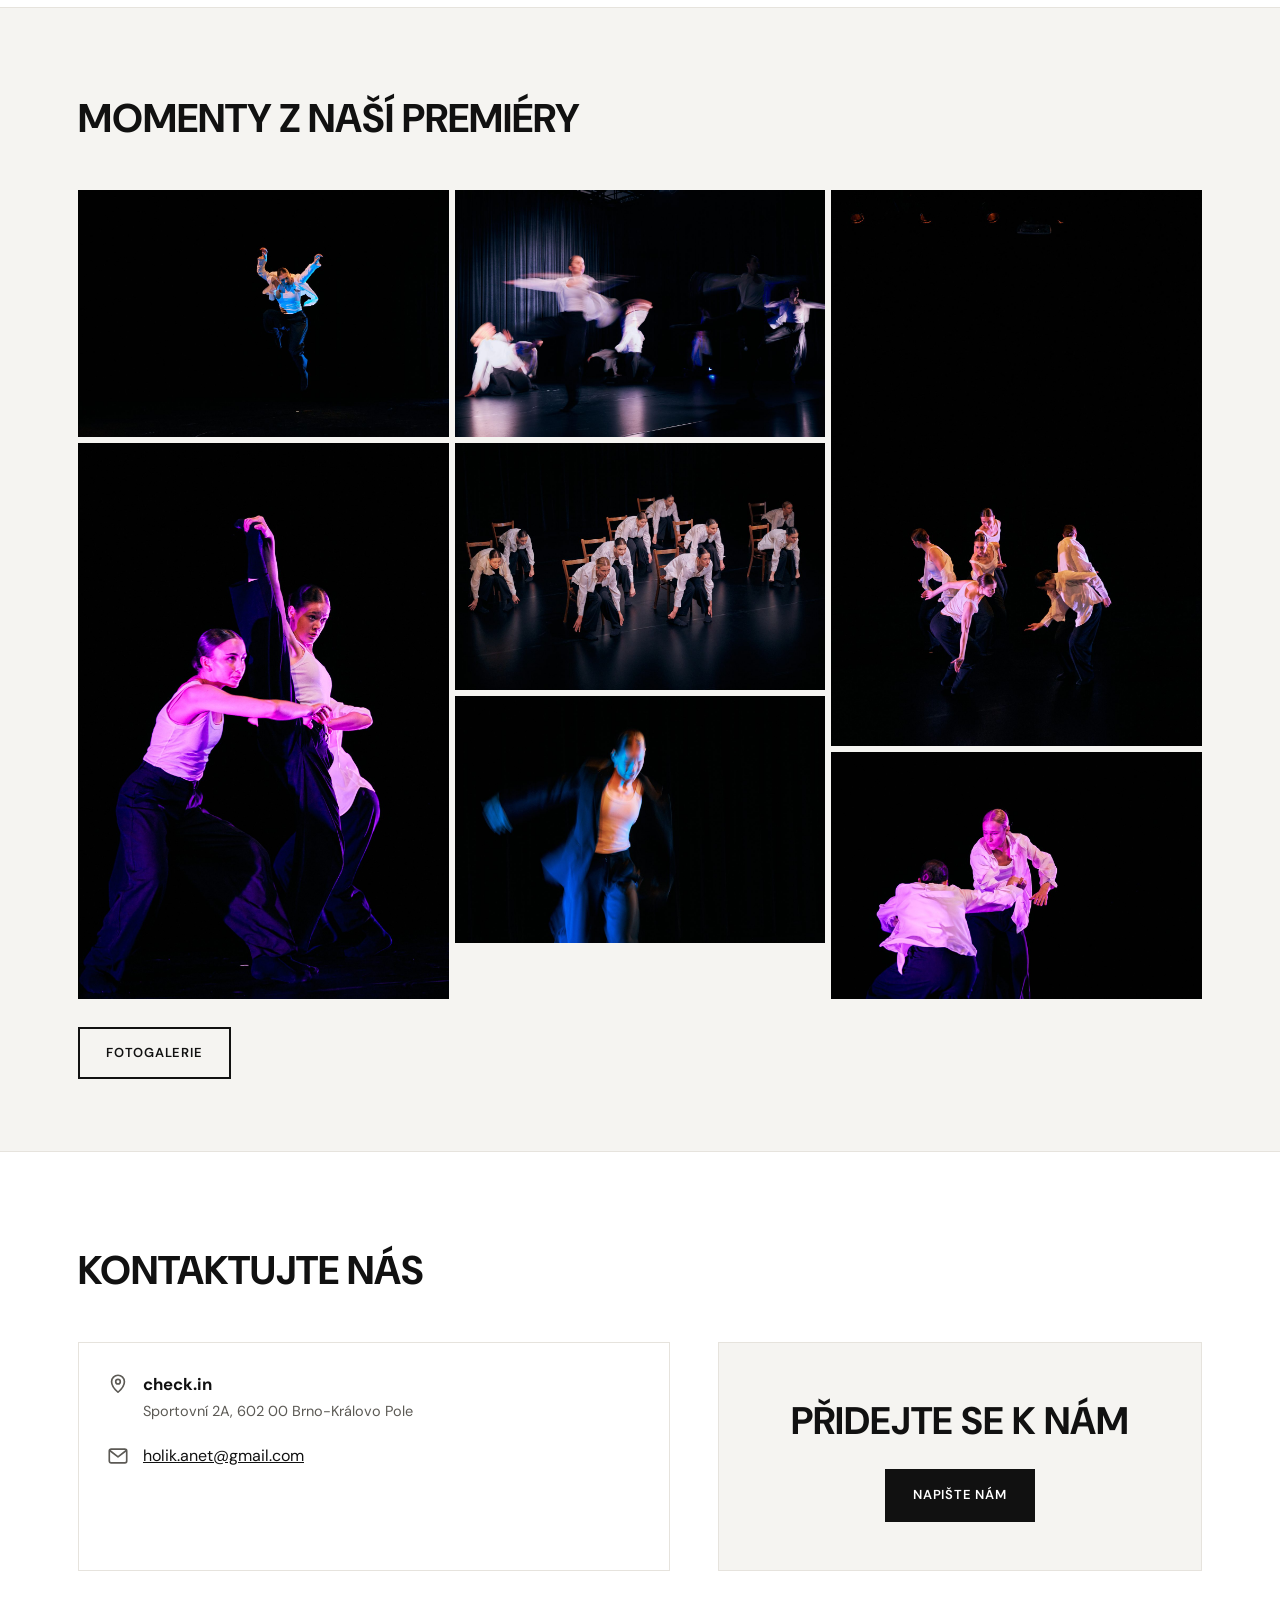
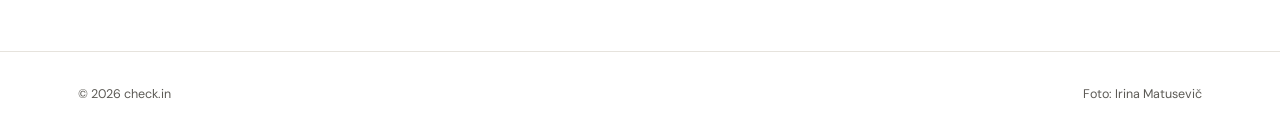
==== commit 355dfbff: "Add files via upload" ====
--- a/index.html
+++ b/index.html
@@ -8,7 +8,7 @@
 <link rel="preconnect" href="https://fonts.googleapis.com">
 <link rel="preconnect" href="https://fonts.gstatic.com" crossorigin>
 <link href="https://fonts.googleapis.com/css2?family=DM+Sans:wght@400;500;600;700&family=Open+Sans:wght@400;600&display=swap" rel="stylesheet">
-<link rel="stylesheet" href="/assets/style.css?v=3">
+<link rel="stylesheet" href="/assets/style.css?v=5">
 <script>
 if (window.location.hash && /confirmation_token|recovery_token|invite_token|access_token/.test(window.location.hash)) {
   window.location.replace("/admin/" + window.location.hash);
@@ -96,11 +96,11 @@
 <footer class="site-footer">
   <div class="container" style="display:flex;justify-content:space-between;flex-wrap:wrap;gap:12px;width:100%;">
     <span>© <span id="year"></span> check.in</span>
-    <span>Postaveno na GitHub + Netlify</span>
+    <span>Foto: Irina Matusevič</span>
   </div>
 </footer>
 
 <script>document.getElementById("year").textContent = new Date().getFullYear();</script>
-<script src="/assets/main.js?v=3"></script>
+<script src="/assets/main.js?v=4"></script>
 </body>
 </html>
--- a/assets/style.css
+++ b/assets/style.css
@@ -328,19 +328,13 @@
 
 /* ---------- gallery ---------- */
 .gallery-grid {
-  display: flex;
-  gap: 6px;
-  align-items: flex-start;
-}
-.gallery-col {
-  flex: 1 1 0;
-  display: flex;
-  flex-direction: column;
-  gap: 6px;
-  min-width: 0;
+  column-count: 3;
+  column-gap: 6px;
 }
 .gallery-grid a {
   display: block;
+  margin-bottom: 6px;
+  break-inside: avoid;
   overflow: hidden;
 }
 .gallery-grid img {
@@ -350,6 +344,10 @@
   transition: transform 0.4s ease;
 }
 .gallery-grid a:hover img { transform: scale(1.03); }
+
+@media (max-width: 700px) {
+  .gallery-grid { column-count: 2; }
+}
 
 .placeholder-photo {
   width: 100%;
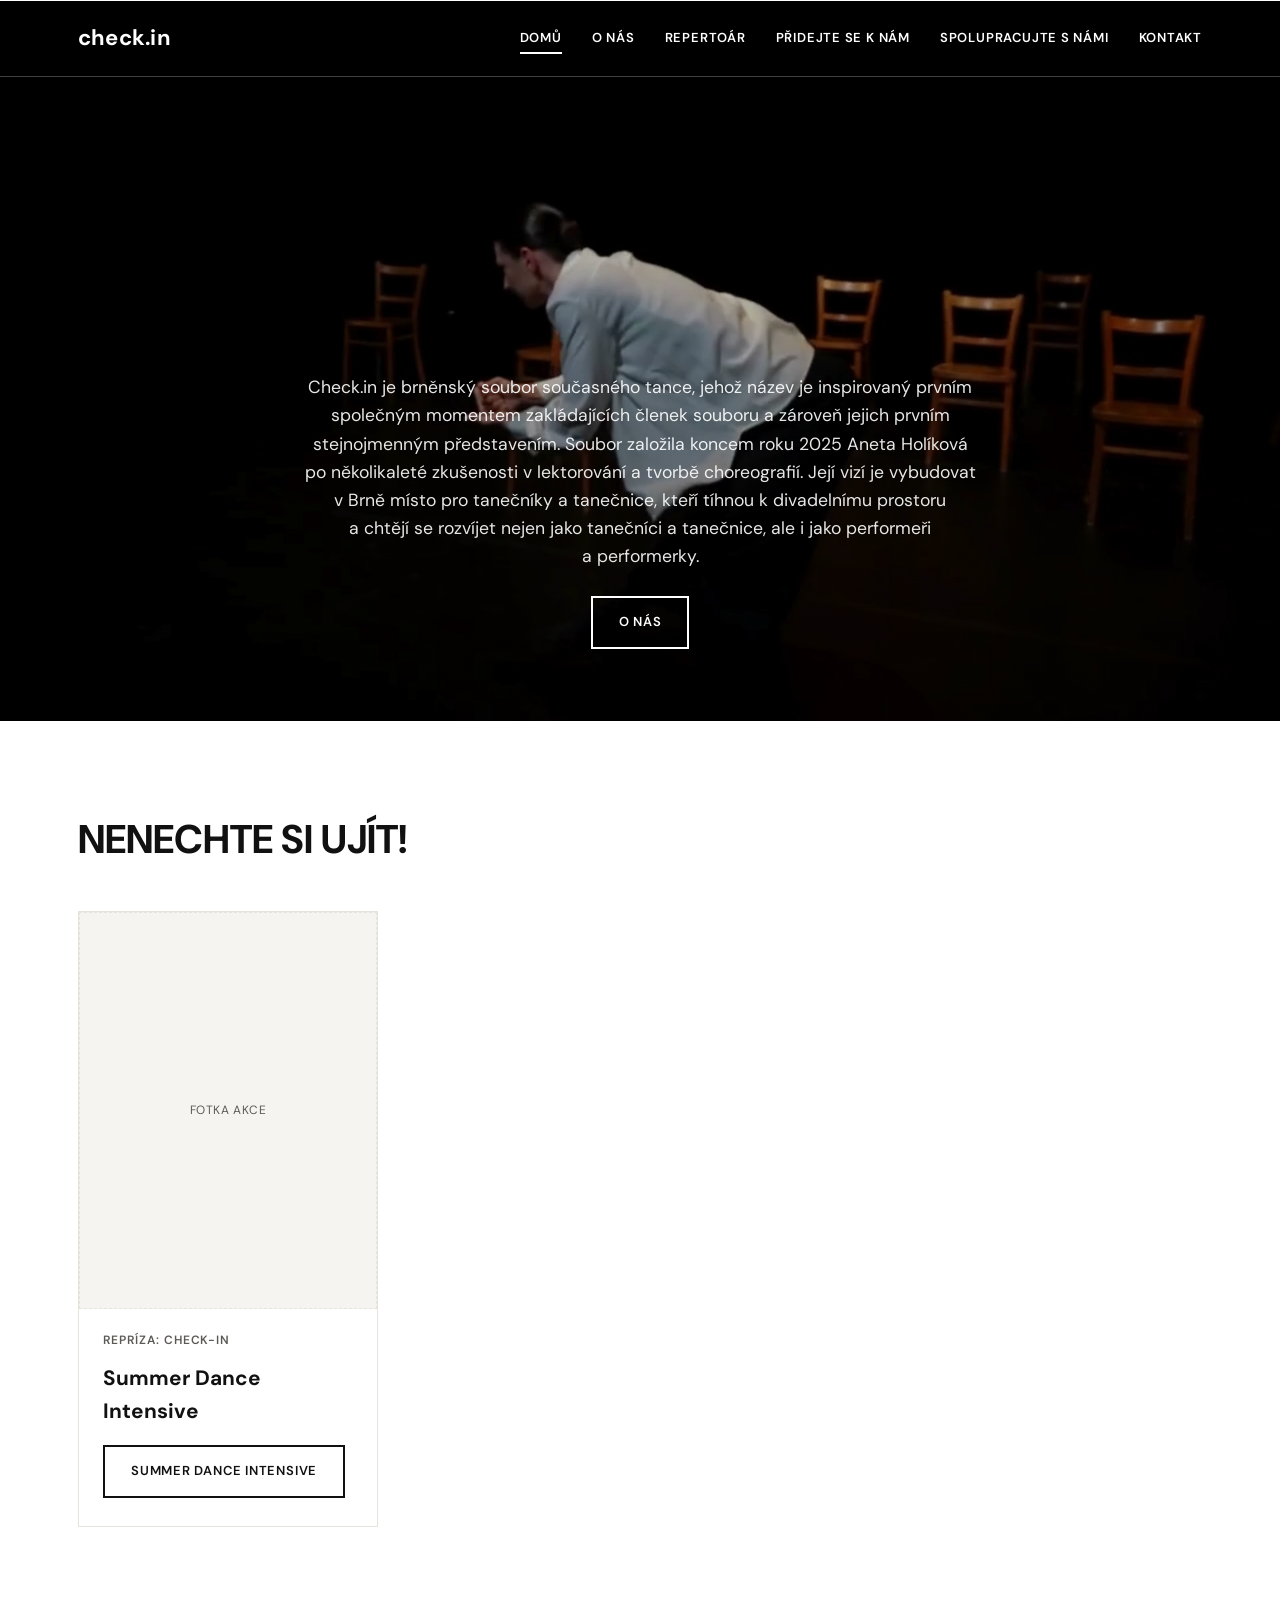
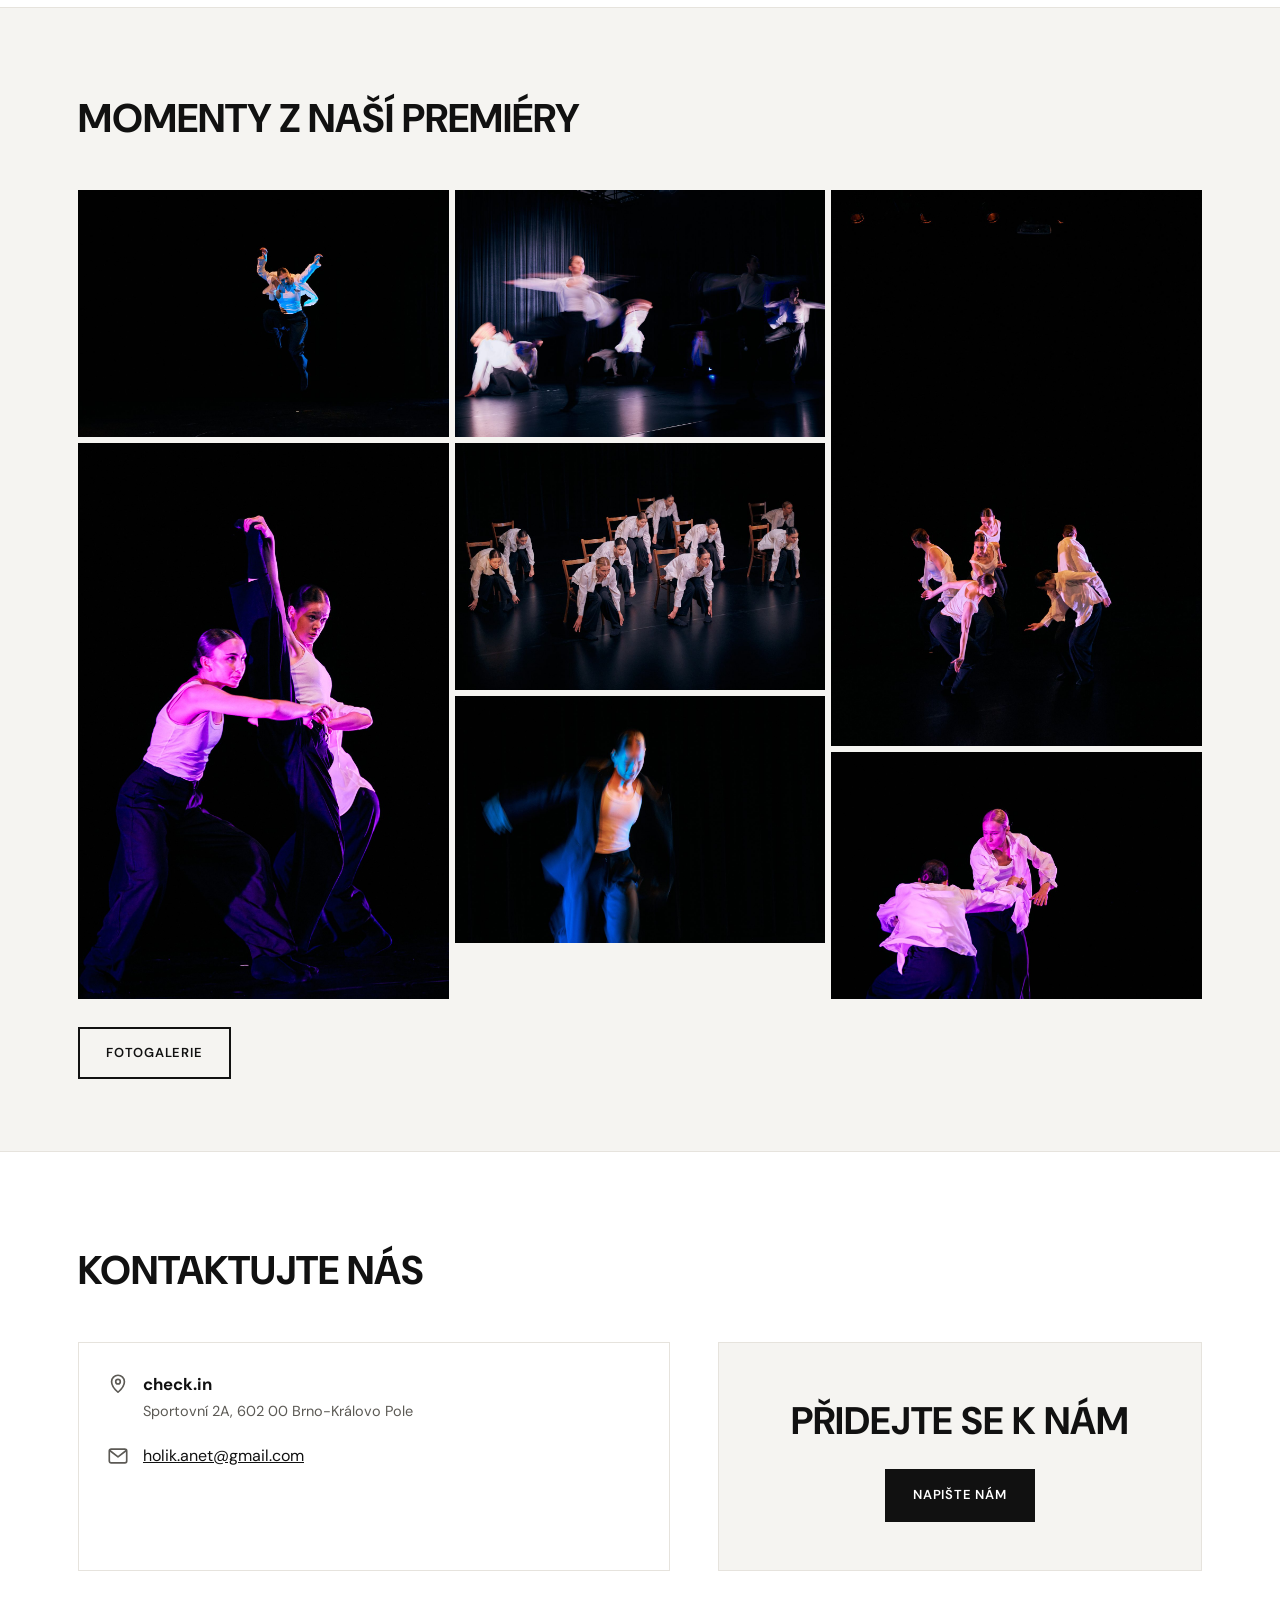
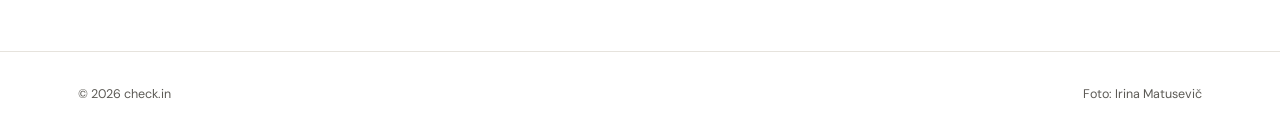
==== commit 932d97dc: "Add files via upload" ====
--- a/index.html
+++ b/index.html
@@ -8,7 +8,7 @@
 <link rel="preconnect" href="https://fonts.googleapis.com">
 <link rel="preconnect" href="https://fonts.gstatic.com" crossorigin>
 <link href="https://fonts.googleapis.com/css2?family=DM+Sans:wght@400;500;600;700&family=Open+Sans:wght@400;600&display=swap" rel="stylesheet">
-<link rel="stylesheet" href="/assets/style.css?v=5">
+<link rel="stylesheet" href="/assets/style.css?v=6">
 <script>
 if (window.location.hash && /confirmation_token|recovery_token|invite_token|access_token/.test(window.location.hash)) {
   window.location.replace("/admin/" + window.location.hash);
@@ -25,8 +25,8 @@
       <a href="/" aria-current="page">Domů</a>
       <a href="/o-nas.html">O nás</a>
       <a href="/repertoar.html">Repertoár</a>
-      <a href="/pridejte-se.html">Přidejte se k nám</a>
-      <a href="/spolupracujte.html">Spolupracujte s námi</a>
+      <a href="/pridejte-se.html">Přidejte se k nám</a>
+      <a href="/spolupracujte.html">Spolupracujte s námi</a>
       <a href="/#kontakt">Kontakt</a>
     </nav>
   </div>
@@ -55,7 +55,7 @@
 <section class="block soft tight">
   <div class="container">
     <div class="section-head">
-      <h2 data-field="gallery_heading">Momenty z naší premiéry</h2>
+      <h2 data-field="gallery_heading">Momenty z naší premiéry</h2>
     </div>
     <div class="gallery-grid" data-gallery>
       <div class="placeholder-photo">Načítám fotky…</div>
@@ -86,7 +86,7 @@
         </div>
       </div>
       <div class="cta-banner">
-        <h2 data-field="join_heading">Přidejte se k nám</h2>
+        <h2 data-field="join_heading">Přidejte se k nám</h2>
         <a class="btn primary" data-field="join_cta_label" data-href="join_cta_link" href="mailto:holik.anet@gmail.com">Napište nám</a>
       </div>
     </div>
@@ -101,6 +101,6 @@
 </footer>
 
 <script>document.getElementById("year").textContent = new Date().getFullYear();</script>
-<script src="/assets/main.js?v=4"></script>
+<script src="/assets/main.js?v=5"></script>
 </body>
 </html>
--- a/assets/style.css
+++ b/assets/style.css
@@ -159,7 +159,7 @@
   position: relative;
   aspect-ratio: 16 / 9;
   display: flex;
-  align-items: center;
+  align-items: flex-end;
   justify-content: center;
   overflow: hidden;
   color: #ffffff;
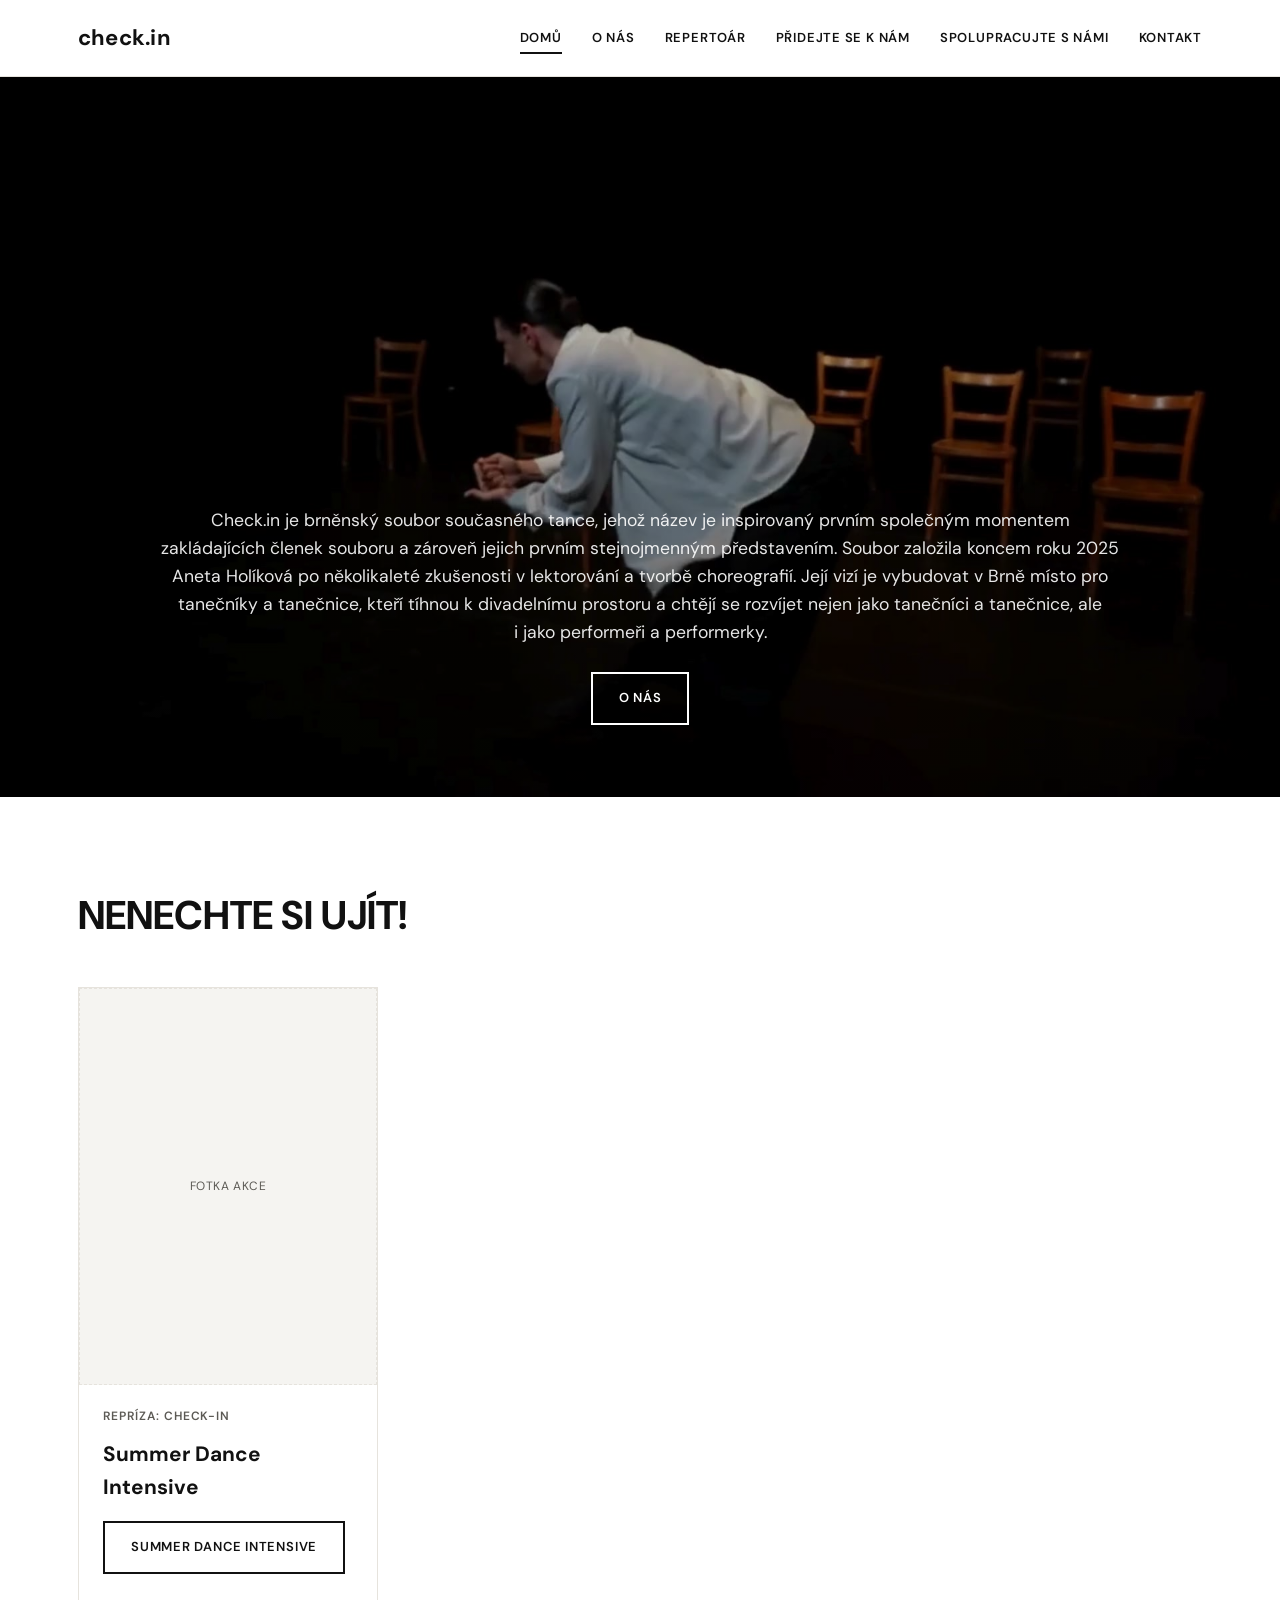
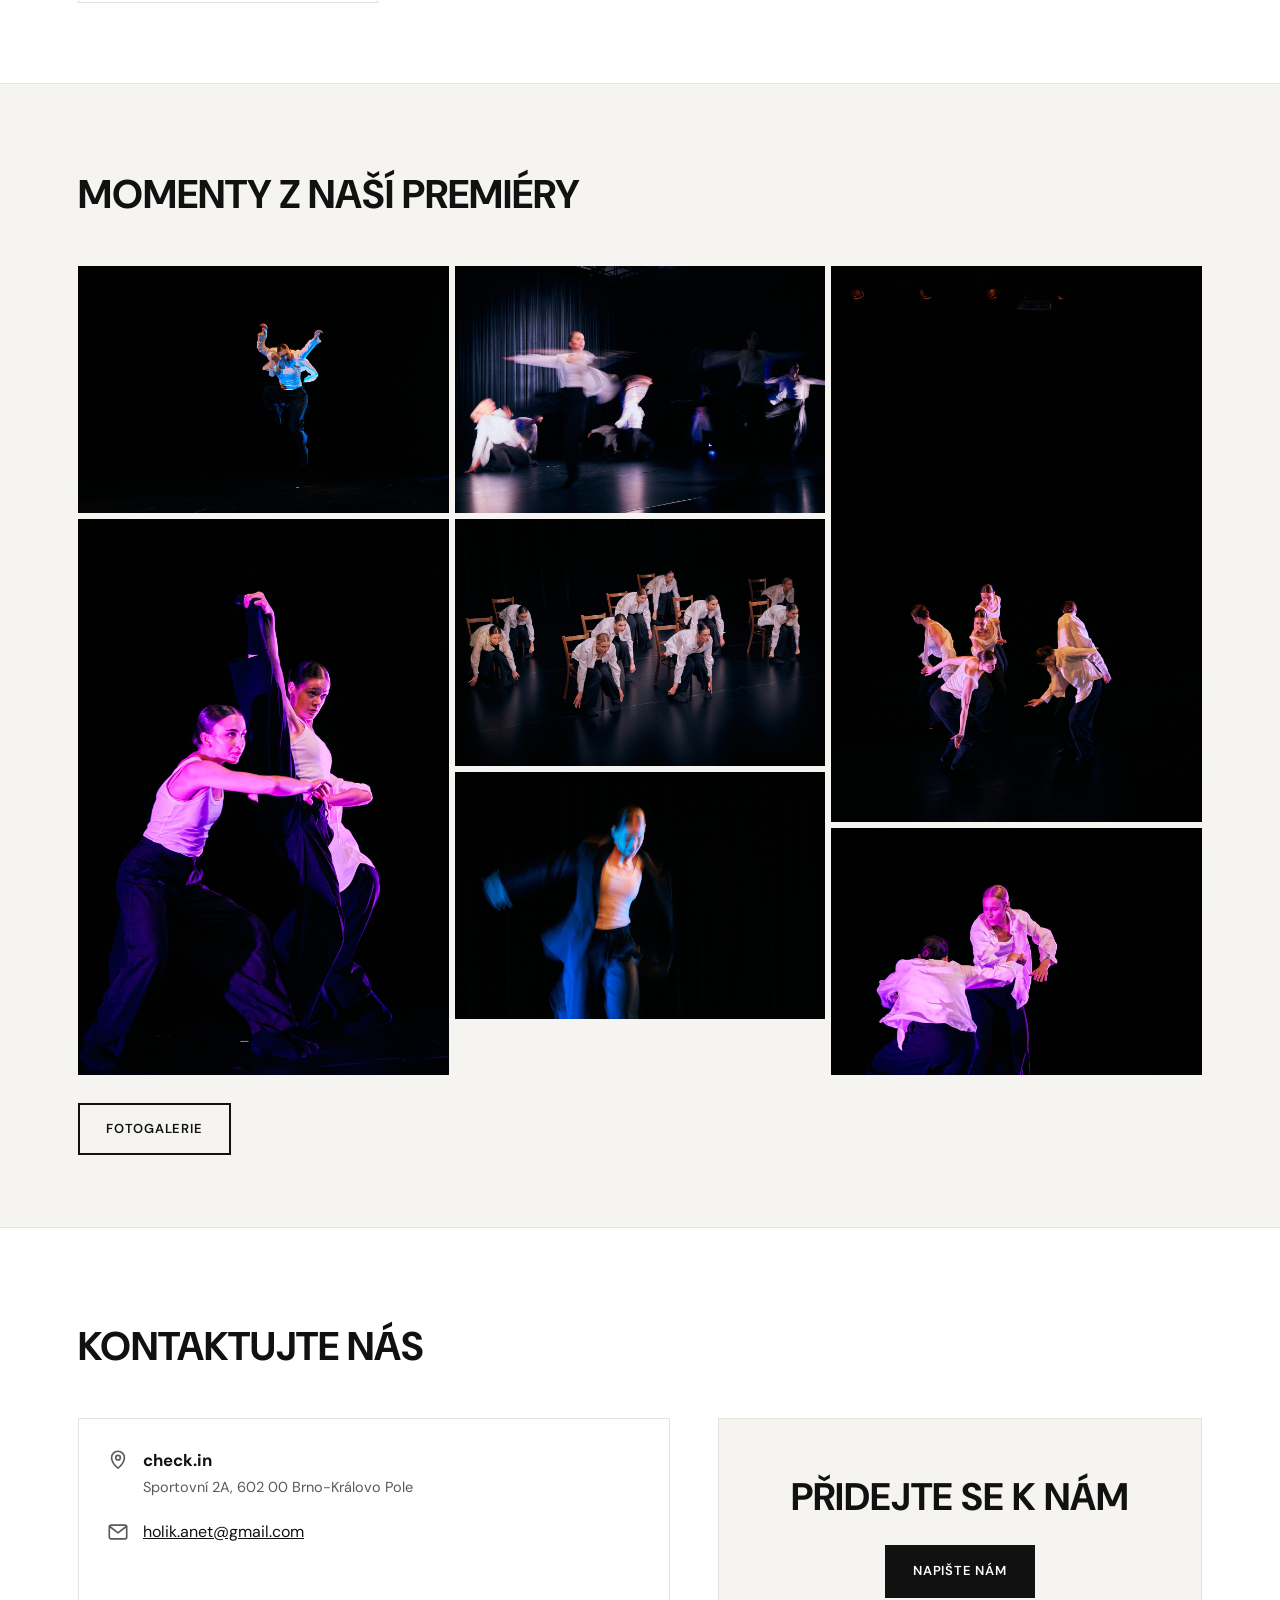
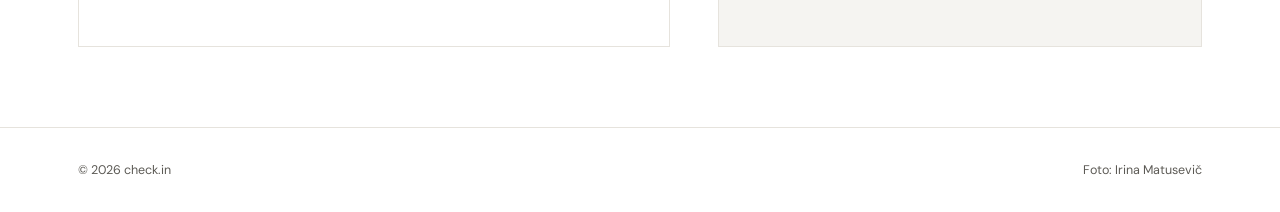
==== commit 878b46ad: "Add files via upload" ====
--- a/index.html
+++ b/index.html
@@ -8,7 +8,7 @@
 <link rel="preconnect" href="https://fonts.googleapis.com">
 <link rel="preconnect" href="https://fonts.gstatic.com" crossorigin>
 <link href="https://fonts.googleapis.com/css2?family=DM+Sans:wght@400;500;600;700&family=Open+Sans:wght@400;600&display=swap" rel="stylesheet">
-<link rel="stylesheet" href="/assets/style.css?v=6">
+<link rel="stylesheet" href="/assets/style.css?v=7">
 <script>
 if (window.location.hash && /confirmation_token|recovery_token|invite_token|access_token/.test(window.location.hash)) {
   window.location.replace("/admin/" + window.location.hash);
@@ -17,7 +17,7 @@
 </head>
 <body>
 
-<header class="site-header on-hero">
+<header class="site-header">
   <div class="container">
     <a class="logo" href="/">check.in</a>
     <button class="nav-toggle" aria-expanded="false">MENU</button>
--- a/assets/style.css
+++ b/assets/style.css
@@ -194,7 +194,7 @@
   gap: 26px;
 }
 .hero p.lede {
-  max-width: 56ch;
+  max-width: 80ch;
   font-size: 1.1rem;
   color: rgba(255,255,255,0.9);
   margin: 0;
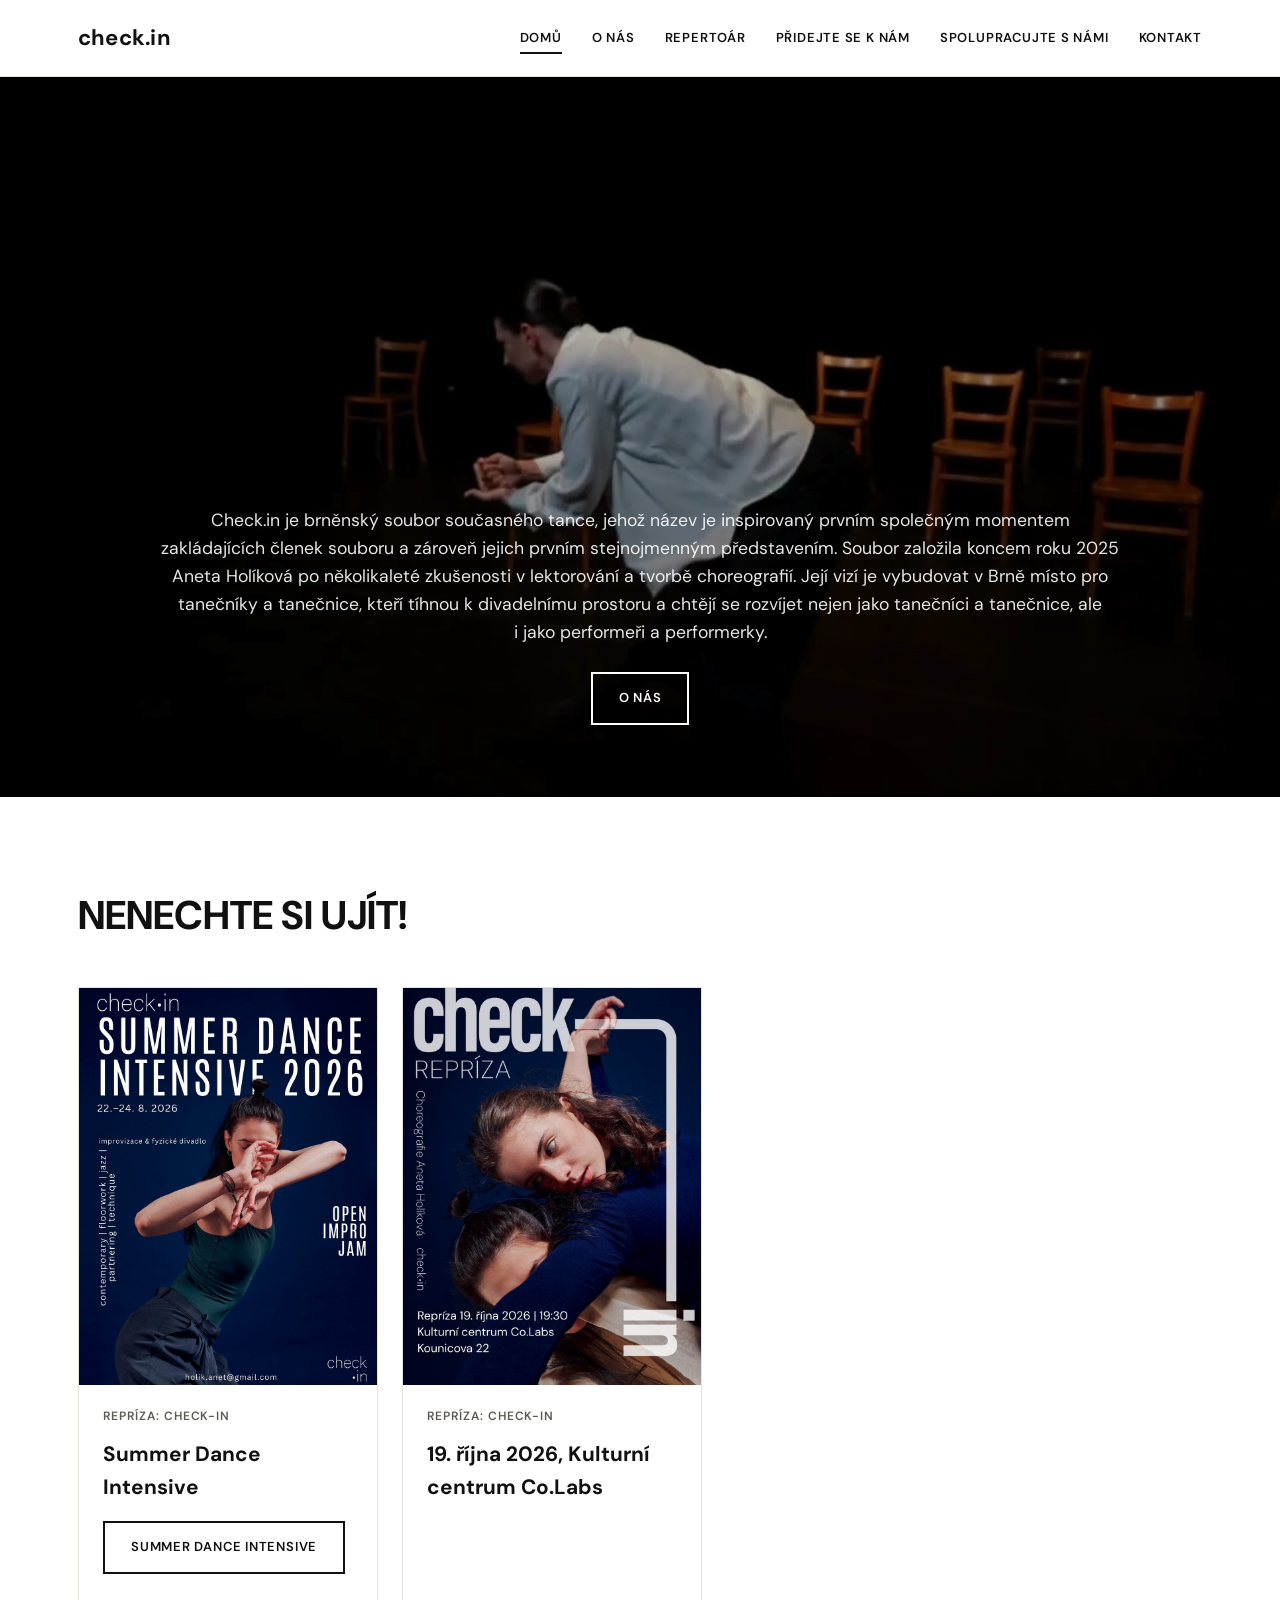
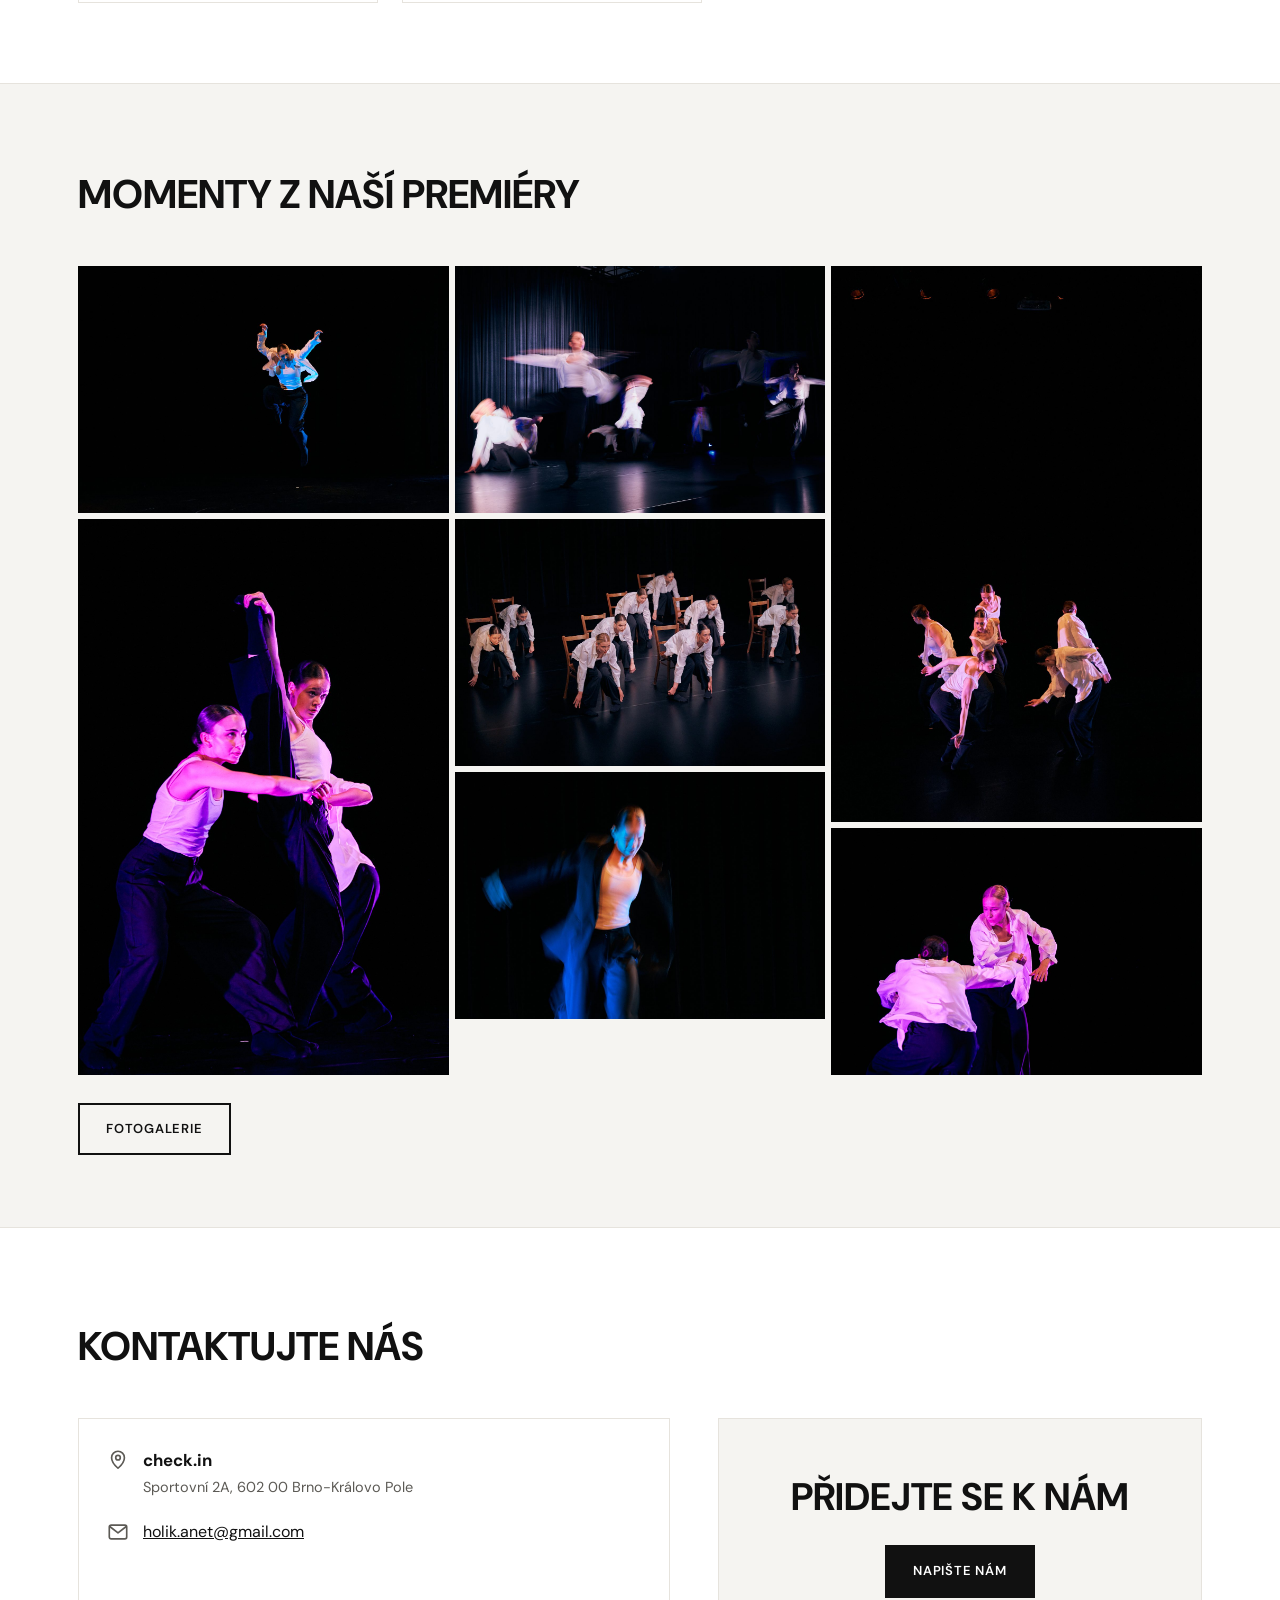
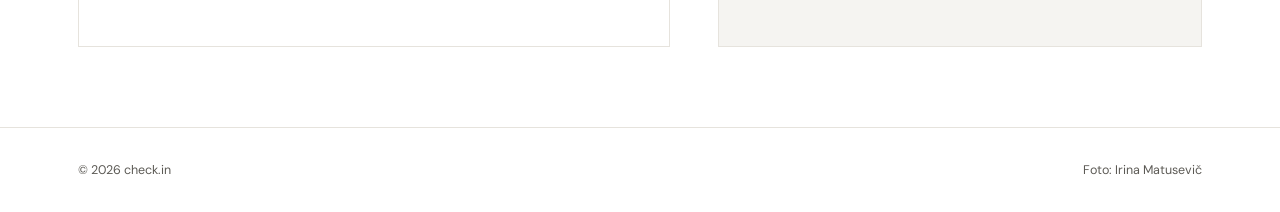
==== commit 305a6518: "Add files via upload" ====
--- a/index.html
+++ b/index.html
@@ -101,6 +101,6 @@
 </footer>
 
 <script>document.getElementById("year").textContent = new Date().getFullYear();</script>
-<script src="/assets/main.js?v=5"></script>
+<script src="/assets/main.js?v=6"></script>
 </body>
 </html>
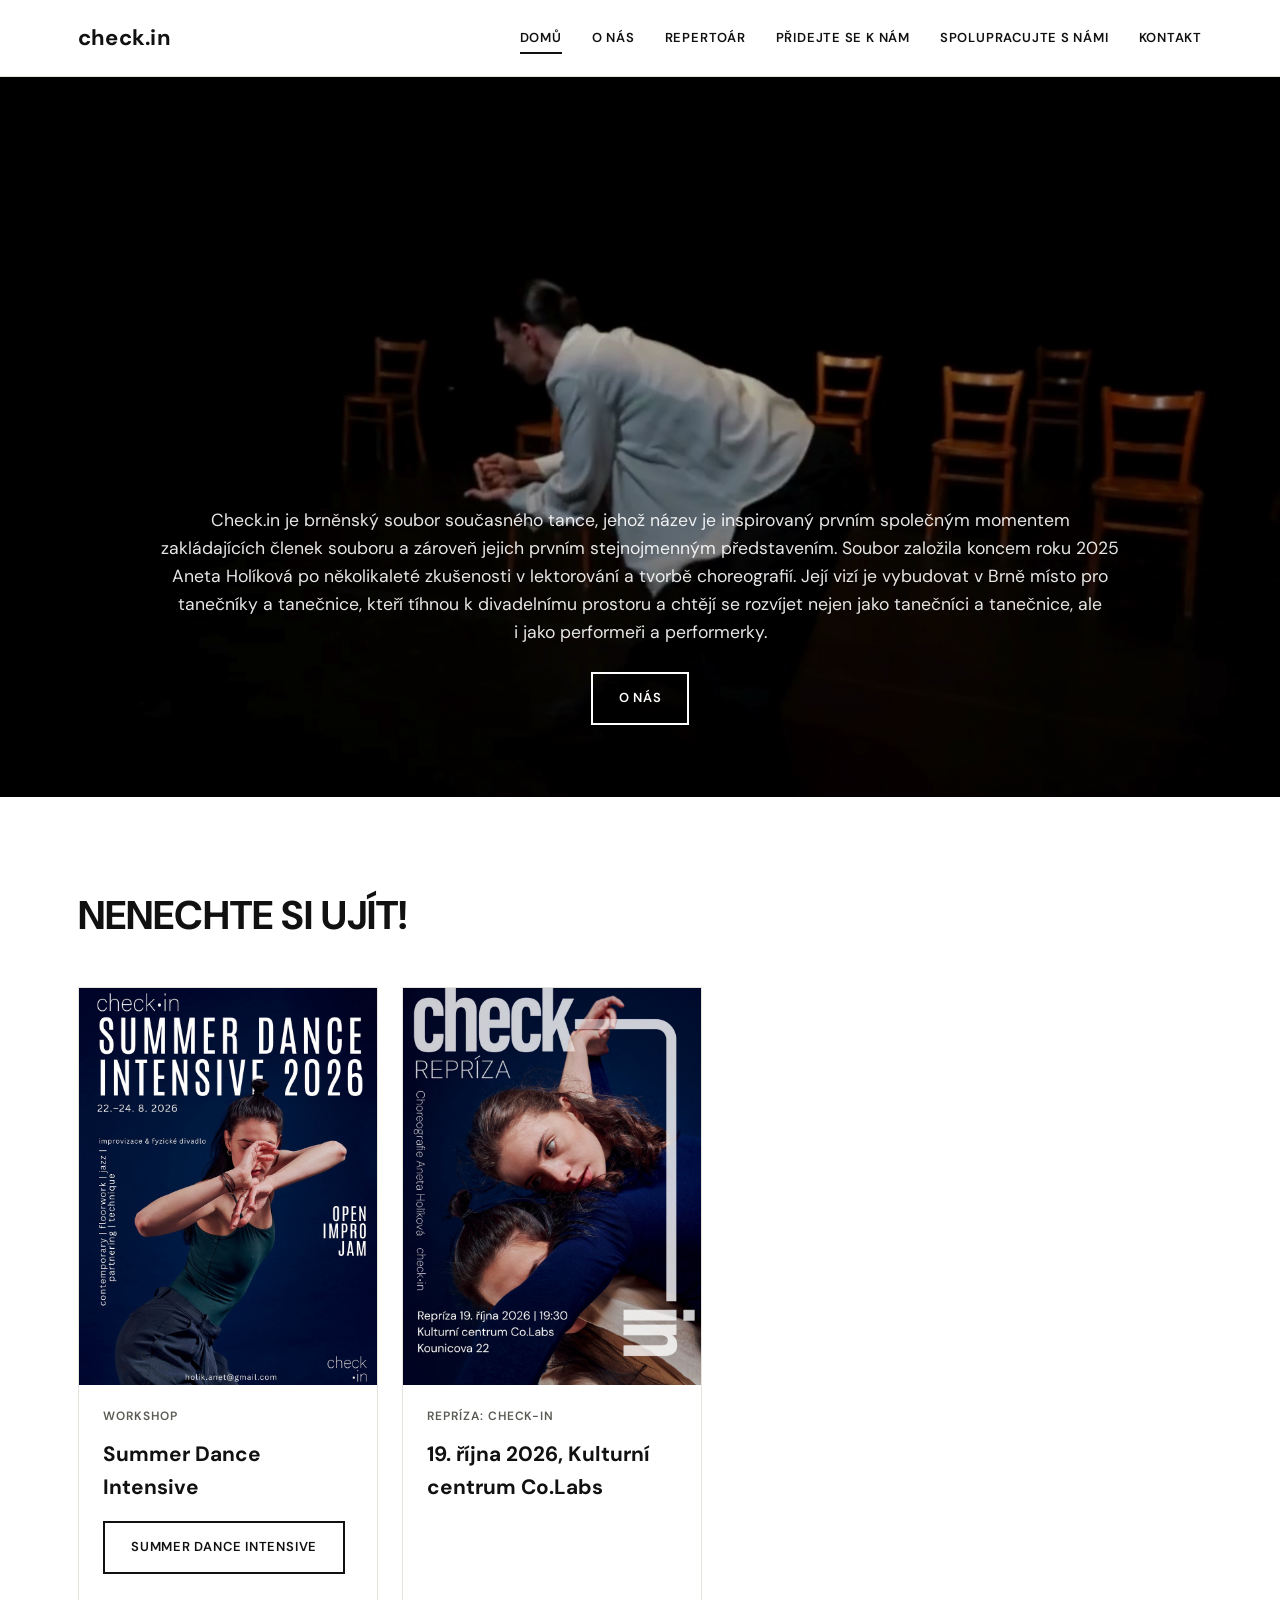
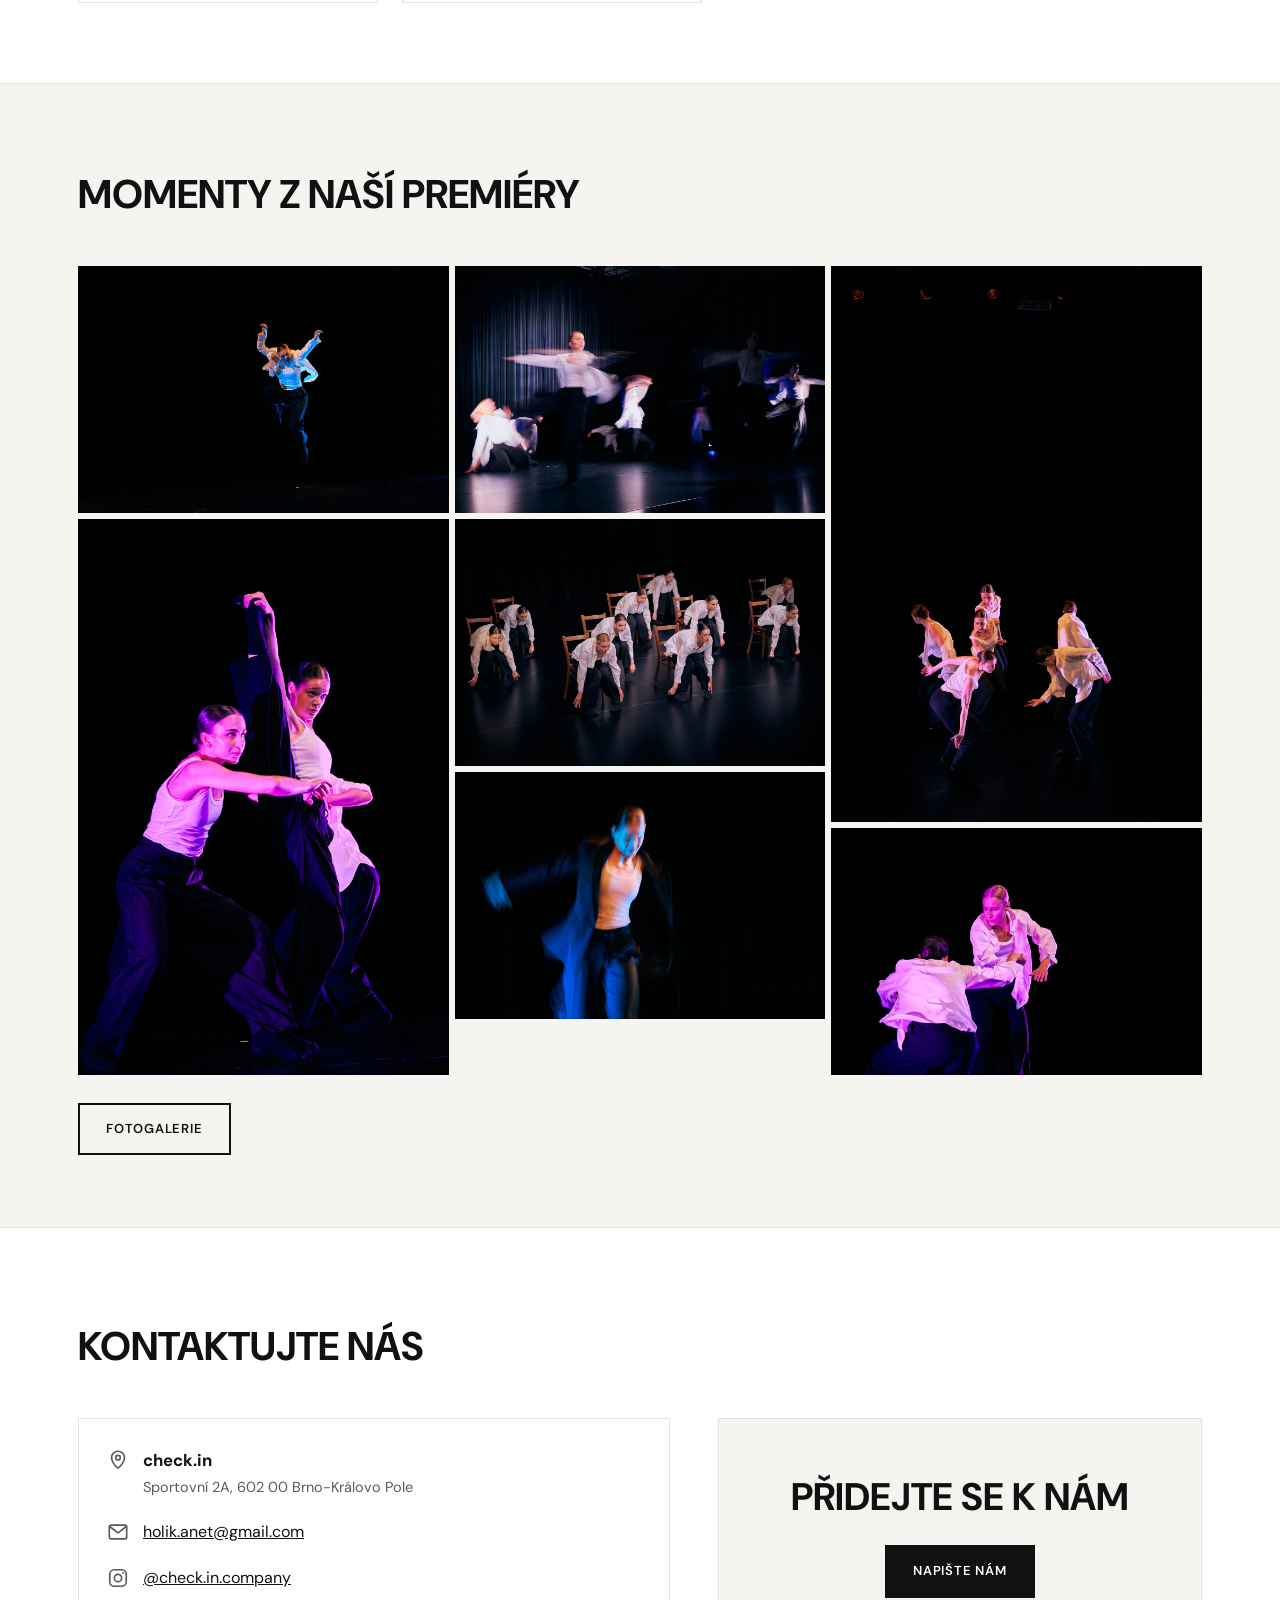
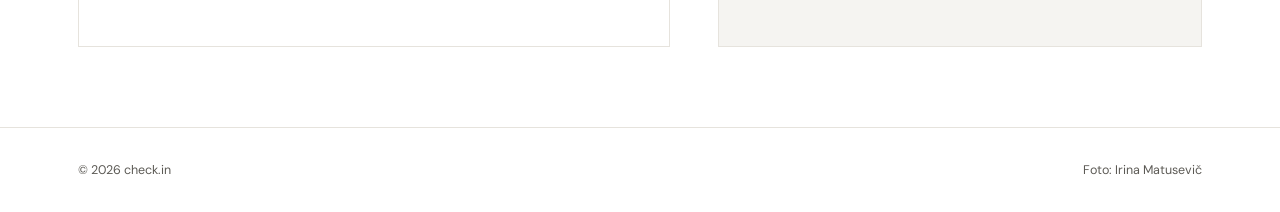
==== commit a08fd4ab: "Add files via upload" ====
--- a/index.html
+++ b/index.html
@@ -84,6 +84,10 @@
           <svg viewBox="0 0 24 24" fill="none" stroke="currentColor" stroke-width="1.8" stroke-linecap="round" stroke-linejoin="round"><rect x="2.5" y="4.5" width="19" height="15" rx="2"/><path d="m3 6 9 7 9-7"/></svg>
           <a href="mailto:holik.anet@gmail.com" data-field="contact_email">holik.anet@gmail.com</a>
         </div>
+        <div class="contact-row">
+          <svg viewBox="0 0 24 24" fill="none" stroke="currentColor" stroke-width="1.8" stroke-linecap="round" stroke-linejoin="round"><rect x="3" y="3" width="18" height="18" rx="5"/><circle cx="12" cy="12" r="4"/><circle cx="17.5" cy="6.5" r="1" fill="currentColor" stroke="none"/></svg>
+          <a href="https://instagram.com/check.in.company" target="_blank" rel="noopener" data-field="contact_instagram">@check.in.company</a>
+        </div>
       </div>
       <div class="cta-banner">
         <h2 data-field="join_heading">Přidejte se k nám</h2>
